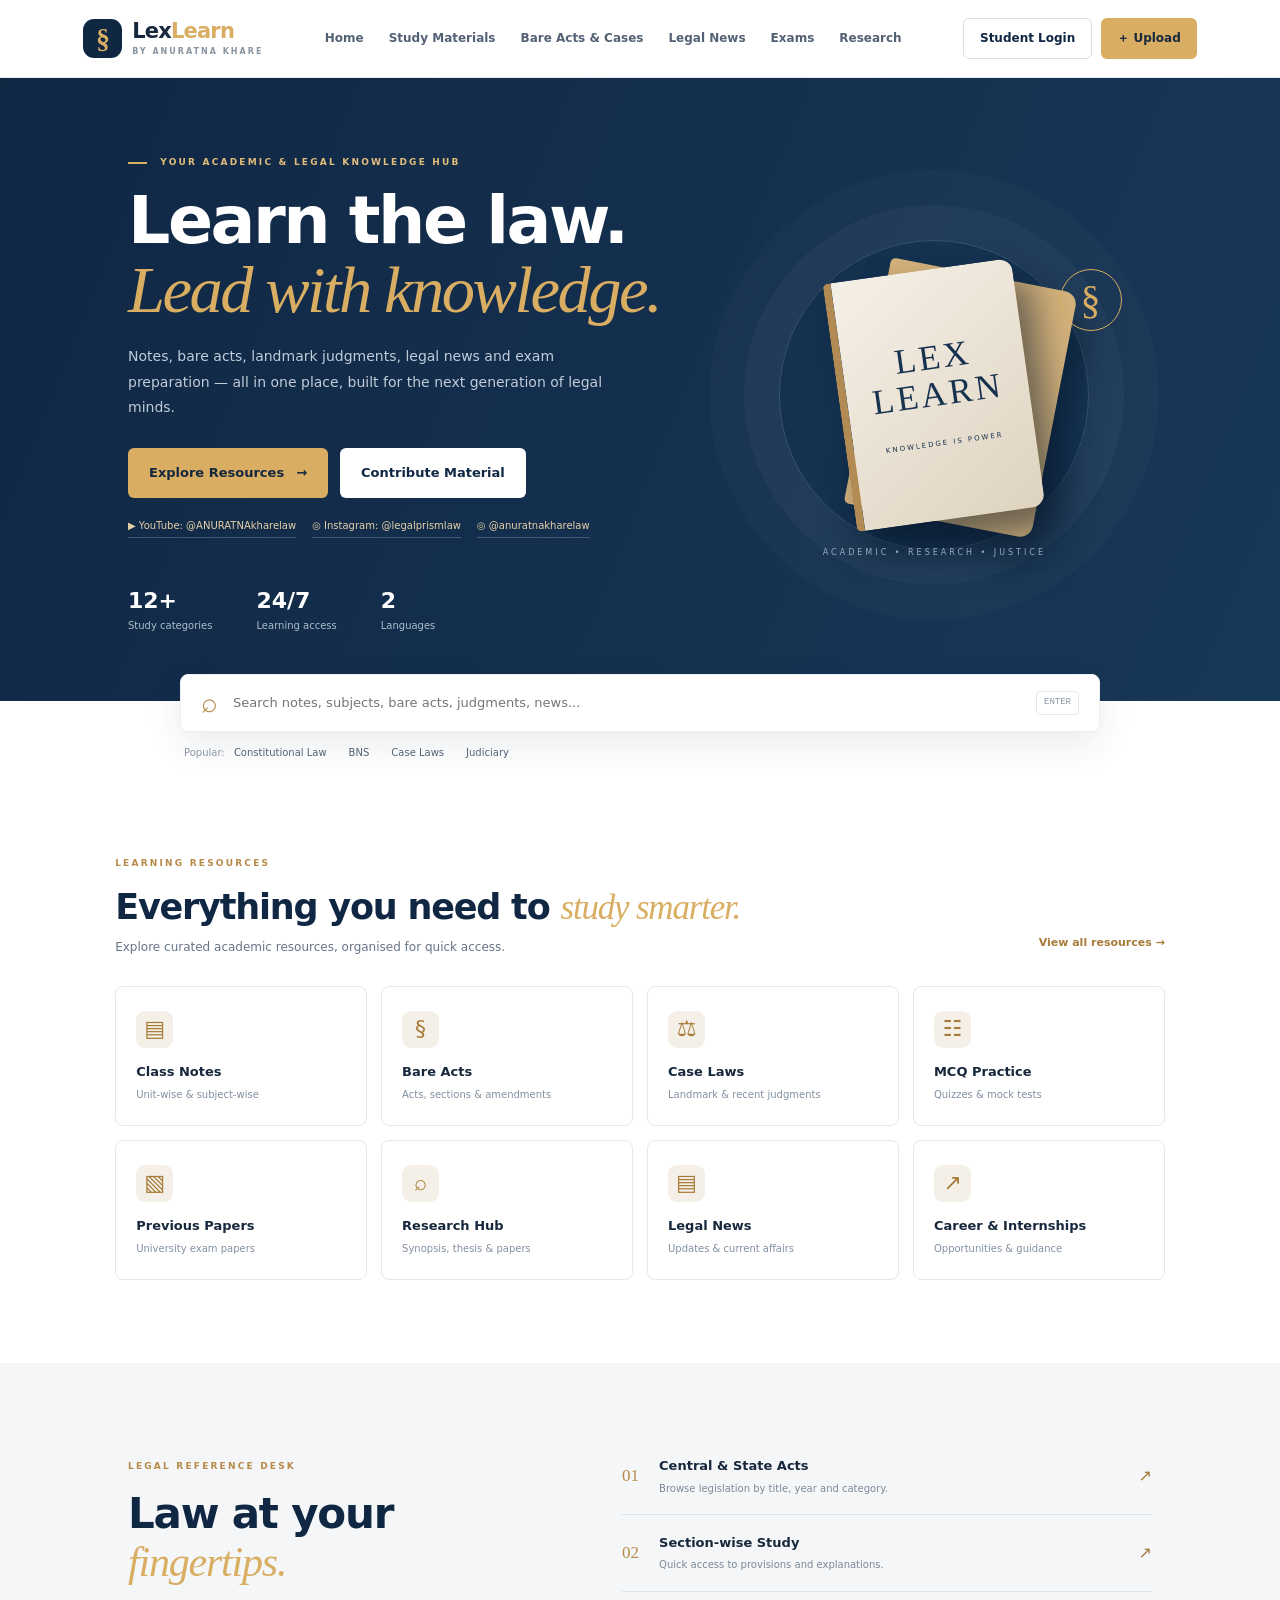
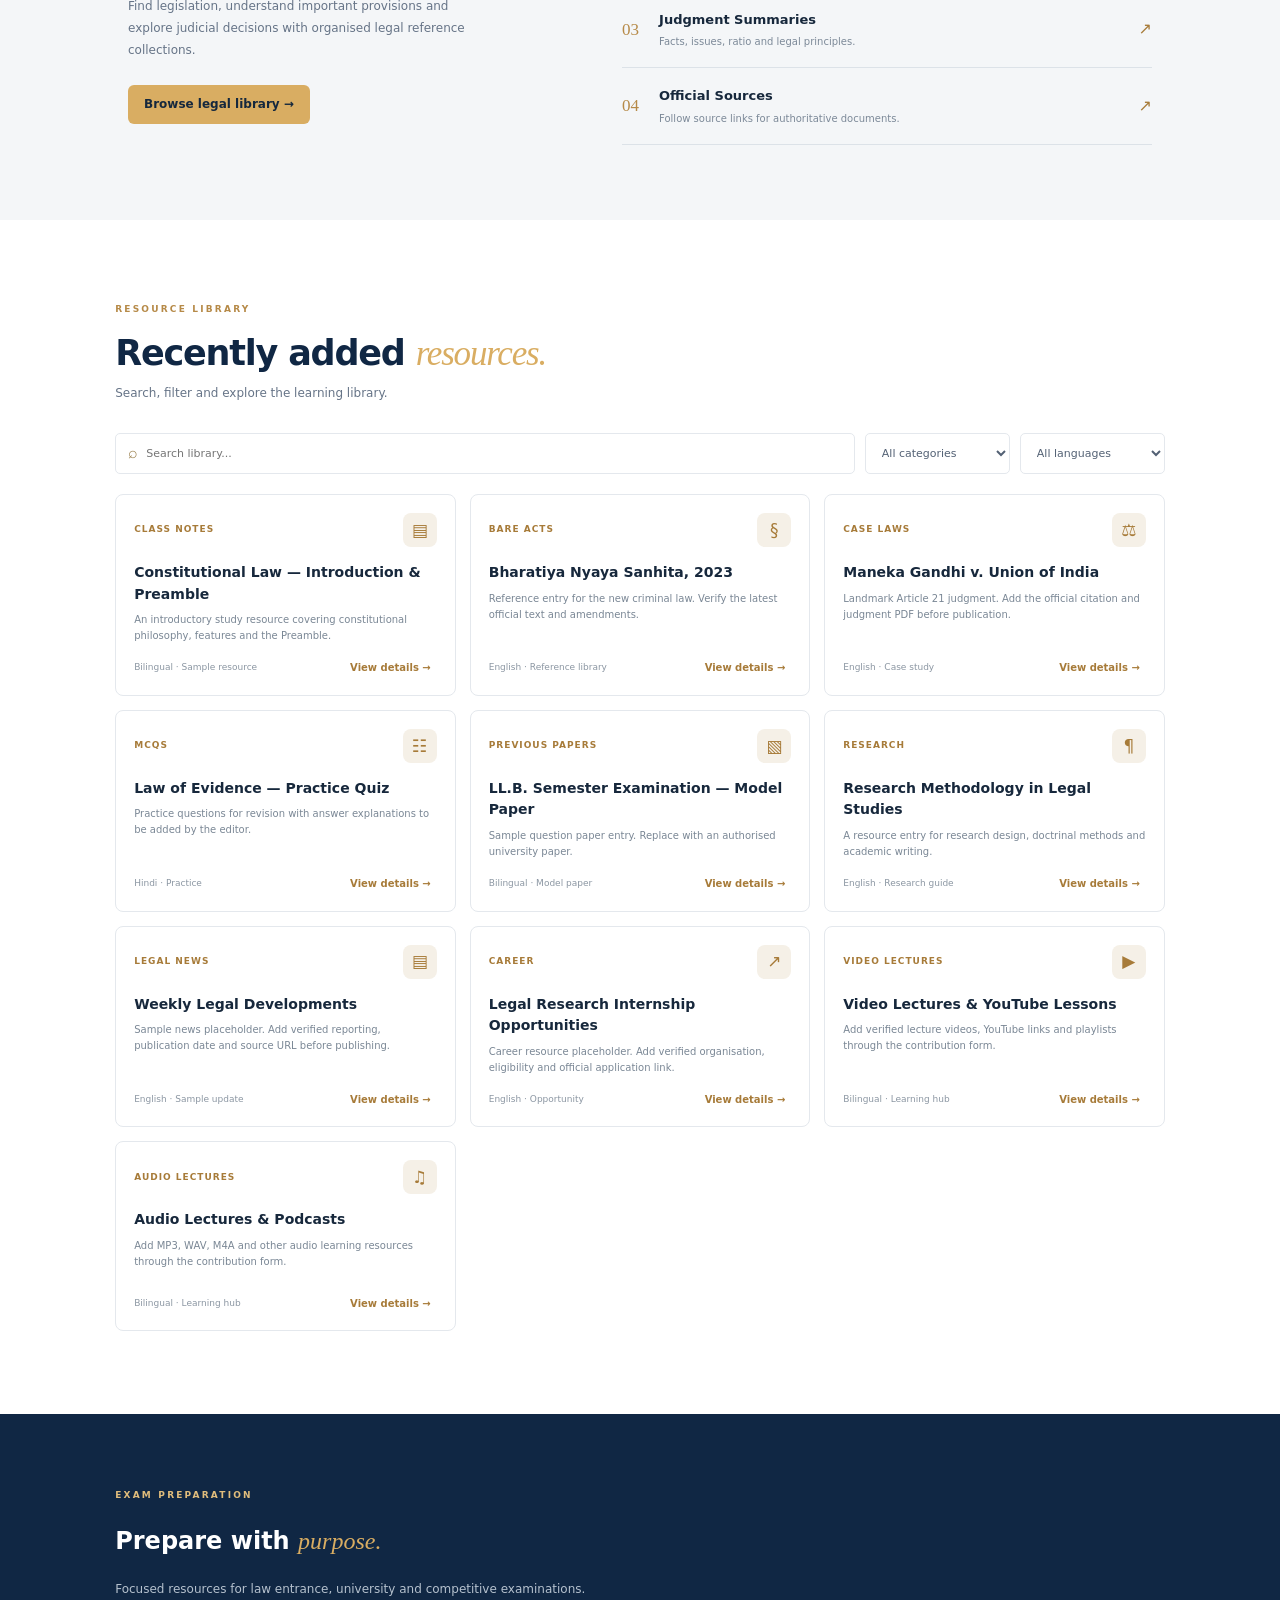
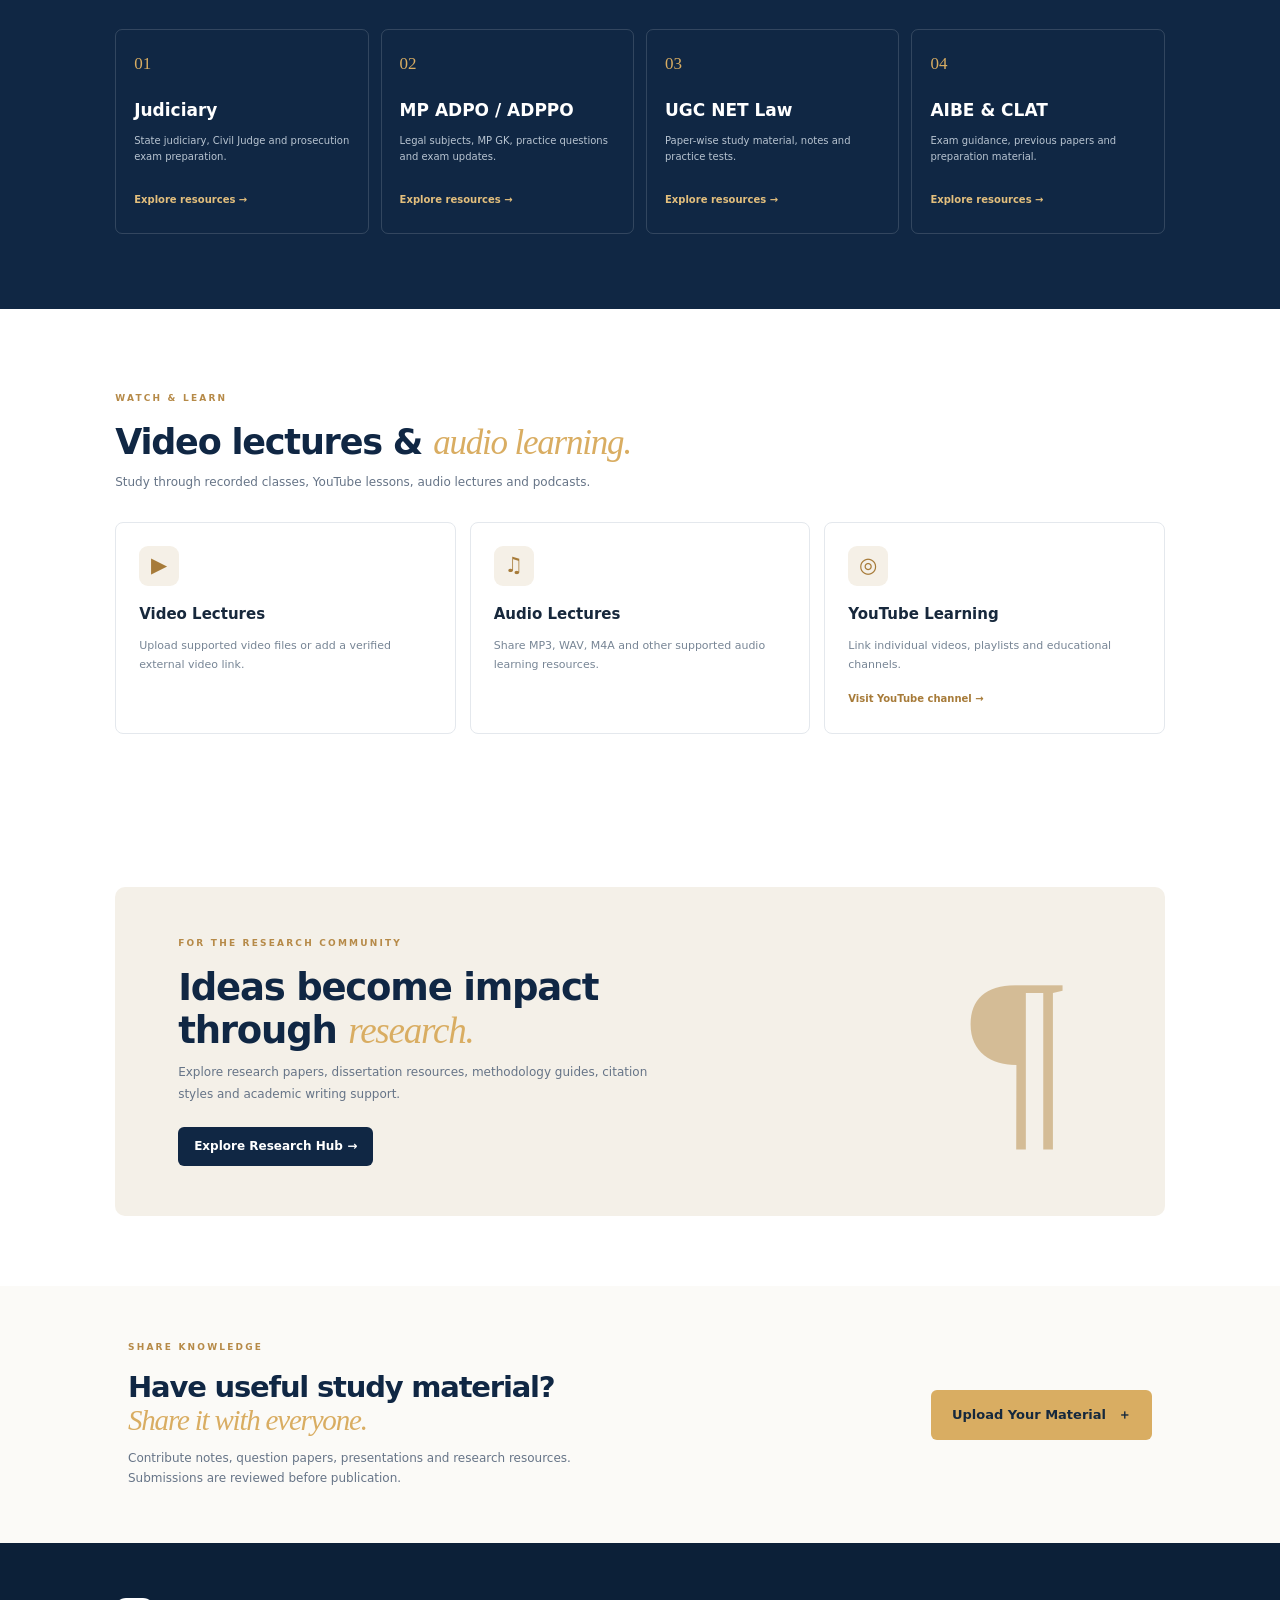
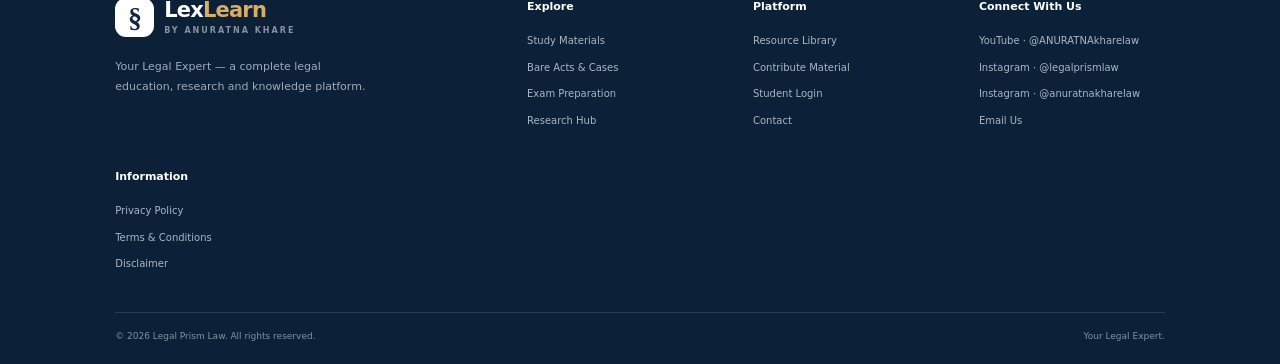
==== index.html @ 10ec82f5 "Add files via upload" ====
<!doctype html>
<html lang="en">
<head>
  <meta charset="utf-8"><meta name="viewport" content="width=device-width, initial-scale=1">
  <meta name="theme-color" content="#102744">
  <meta name="description" content="Legal Prism Law by Anuratna Khare — Your Legal Expert. A learning and legal knowledge portal for law students.">
  <title>Legal Prism Law by Anuratna Khare | Your Legal Expert</title>
  <link rel="stylesheet" href="styles.css">
</head>
<body>
<header class="topbar">
  <a class="brand" href="#"><span class="brand-mark">§</span><span>Lex<span class="gold">Learn</span><small>BY ANURATNA KHARE</small></span></a>
  <button class="menu-toggle" id="menuToggle" aria-label="Toggle menu">☰</button>
  <nav id="mainNav">
    <a href="#home">Home</a><a href="#resources">Study Materials</a><a href="#legal">Bare Acts & Cases</a>
    <a href="#news">Legal News</a><a href="#exams">Exams</a><a href="#research">Research</a>
  </nav>
  <div class="top-actions"><button class="btn btn-outline" id="loginBtn">Student Login</button><button class="btn btn-gold" id="uploadTop">＋ Upload</button></div>
</header>

<main>
<section class="hero" id="home">
  <div class="hero-content">
    <div class="eyebrow"><span></span> YOUR ACADEMIC & LEGAL KNOWLEDGE HUB</div>
    <h1>Learn the law.<br><em>Lead with knowledge.</em></h1>
    <p>Notes, bare acts, landmark judgments, legal news and exam preparation — all in one place, built for the next generation of legal minds.</p>
    <div class="hero-buttons"><a class="btn btn-gold btn-large" href="#resources">Explore Resources <b>→</b></a><button class="btn btn-light btn-large" id="heroUpload">Contribute Material</button></div>
    <div class="hero-social">
      <a href="https://www.youtube.com/@ANURATNAkharelaw" target="_blank" rel="noopener">▶ YouTube: @ANURATNAkharelaw</a>
      <a href="https://www.instagram.com/legalprismlaw/" target="_blank" rel="noopener">◎ Instagram: @legalprismlaw</a>
      <a href="https://www.instagram.com/anuratnakharelaw/" target="_blank" rel="noopener">◎ @anuratnakharelaw</a>
    </div>
    <div class="hero-stats"><div><strong>12+</strong><span>Study categories</span></div><div><strong>24/7</strong><span>Learning access</span></div><div><strong>2</strong><span>Languages</span></div></div>
  </div>
  <div class="hero-art" aria-hidden="true"><div class="art-ring"></div><div class="book book-back"></div><div class="book book-front"><span>LEX<br>LEARN</span><small>KNOWLEDGE IS POWER</small></div><div class="art-seal">§</div><div class="art-caption">ACADEMIC • RESEARCH • JUSTICE</div></div>
</section>

<section class="search-wrap">
  <div class="search-box"><span>⌕</span><input id="globalSearch" type="search" placeholder="Search notes, subjects, bare acts, judgments, news..."><kbd>ENTER</kbd></div>
  <div class="search-hint">Popular: <button data-search="Constitutional Law">Constitutional Law</button><button data-search="BNS">BNS</button><button data-search="Case Laws">Case Laws</button><button data-search="Judiciary">Judiciary</button></div>
</section>

<section class="section" id="resources">
  <div class="section-head"><div><div class="eyebrow">LEARNING RESOURCES</div><h2>Everything you need to <em>study smarter.</em></h2><p>Explore curated academic resources, organised for quick access.</p></div><a class="text-link" href="#allResources">View all resources →</a></div>
  <div class="category-grid" id="categoryGrid">
    <button class="category-card" data-category="Class Notes"><span class="cat-icon">▤</span><b>Class Notes</b><small>Unit-wise & subject-wise</small></button>
    <button class="category-card" data-category="Bare Acts"><span class="cat-icon">§</span><b>Bare Acts</b><small>Acts, sections & amendments</small></button>
    <button class="category-card" data-category="Case Laws"><span class="cat-icon">⚖</span><b>Case Laws</b><small>Landmark & recent judgments</small></button>
    <button class="category-card" data-category="MCQs"><span class="cat-icon">☷</span><b>MCQ Practice</b><small>Quizzes & mock tests</small></button>
    <button class="category-card" data-category="Previous Papers"><span class="cat-icon">▧</span><b>Previous Papers</b><small>University exam papers</small></button>
    <button class="category-card" data-category="Research"><span class="cat-icon">⌕</span><b>Research Hub</b><small>Synopsis, thesis & papers</small></button>
    <button class="category-card" data-category="Legal News"><span class="cat-icon">▤</span><b>Legal News</b><small>Updates & current affairs</small></button>
    <button class="category-card" data-category="Career"><span class="cat-icon">↗</span><b>Career & Internships</b><small>Opportunities & guidance</small></button>
  </div>
</section>

<section class="feature-band" id="legal">
  <div class="feature-copy"><div class="eyebrow">LEGAL REFERENCE DESK</div><h2>Law at your<br><em>fingertips.</em></h2><p>Find legislation, understand important provisions and explore judicial decisions with organised legal reference collections.</p><a class="btn btn-gold" href="#allResources">Browse legal library →</a></div>
  <div class="feature-list">
    <article><span>01</span><div><b>Central & State Acts</b><small>Browse legislation by title, year and category.</small></div><i>↗</i></article>
    <article><span>02</span><div><b>Section-wise Study</b><small>Quick access to provisions and explanations.</small></div><i>↗</i></article>
    <article><span>03</span><div><b>Judgment Summaries</b><small>Facts, issues, ratio and legal principles.</small></div><i>↗</i></article>
    <article><span>04</span><div><b>Official Sources</b><small>Follow source links for authoritative documents.</small></div><i>↗</i></article>
  </div>
</section>

<section class="section" id="allResources">
  <div class="section-head"><div><div class="eyebrow">RESOURCE LIBRARY</div><h2>Recently added <em>resources.</em></h2><p>Search, filter and explore the learning library.</p></div></div>
  <div class="filters"><div class="filter-search">⌕ <input id="resourceSearch" placeholder="Search library..."></div><select id="typeFilter"><option value="">All categories</option><option>Class Notes</option><option>Bare Acts</option><option>Case Laws</option><option>MCQs</option><option>Previous Papers</option><option>Research</option><option>Legal News</option><option>Career</option><option>Video Lectures</option><option>Audio Lectures</option></select><select id="languageFilter"><option value="">All languages</option><option>Hindi</option><option>English</option><option>Bilingual</option></select></div>
  <div class="resource-grid" id="resourceGrid"></div>
  <div class="empty-state hidden" id="emptyState">No resources match your search. Try another keyword or category.</div>
</section>

<section class="exam-section" id="exams">
  <div class="section-head"><div><div class="eyebrow">EXAM PREPARATION</div><h2>Prepare with <em>purpose.</em></h2><p>Focused resources for law entrance, university and competitive examinations.</p></div></div>
  <div class="exam-grid">
    <article><span class="exam-no">01</span><h3>Judiciary</h3><p>State judiciary, Civil Judge and prosecution exam preparation.</p><a href="#allResources">Explore resources →</a></article>
    <article><span class="exam-no">02</span><h3>MP ADPO / ADPPO</h3><p>Legal subjects, MP GK, practice questions and exam updates.</p><a href="#allResources">Explore resources →</a></article>
    <article><span class="exam-no">03</span><h3>UGC NET Law</h3><p>Paper-wise study material, notes and practice tests.</p><a href="#allResources">Explore resources →</a></article>
    <article><span class="exam-no">04</span><h3>AIBE & CLAT</h3><p>Exam guidance, previous papers and preparation material.</p><a href="#allResources">Explore resources →</a></article>
  </div>
</section>

<section class="section video-section" id="videoLectures">
  <div class="section-head"><div><div class="eyebrow">WATCH & LEARN</div><h2>Video lectures & <em>audio learning.</em></h2><p>Study through recorded classes, YouTube lessons, audio lectures and podcasts.</p></div></div>
  <div class="video-grid">
    <article><span class="media-symbol">▶</span><h3>Video Lectures</h3><p>Upload supported video files or add a verified external video link.</p></article>
    <article><span class="media-symbol">♫</span><h3>Audio Lectures</h3><p>Share MP3, WAV, M4A and other supported audio learning resources.</p></article>
    <article><span class="media-symbol">◎</span><h3>YouTube Learning</h3><p>Link individual videos, playlists and educational channels.</p><a href="https://www.youtube.com/@ANURATNAkharelaw" target="_blank" rel="noopener">Visit YouTube channel →</a></article>
  </div>
</section>

<section class="section research-section" id="research">
  <div class="research-card"><div><div class="eyebrow">FOR THE RESEARCH COMMUNITY</div><h2>Ideas become impact<br>through <em>research.</em></h2><p>Explore research papers, dissertation resources, methodology guides, citation styles and academic writing support.</p><a class="btn btn-dark" href="#allResources">Explore Research Hub →</a></div><div class="research-symbol">¶</div></div>
</section>

<section class="contribute">
  <div><div class="eyebrow">SHARE KNOWLEDGE</div><h2>Have useful study material?<br><em>Share it with everyone.</em></h2><p>Contribute notes, question papers, presentations and research resources. Submissions are reviewed before publication.</p></div>
  <button class="btn btn-gold btn-large" id="contributeBtn">Upload Your Material <b>＋</b></button>
</section>
</main>

<footer id="news">
  <div class="footer-main"><div class="footer-brand"><a class="brand brand-light" href="#"><span class="brand-mark">§</span><span>Lex<span class="gold">Learn</span><small>BY ANURATNA KHARE</small></span></a><p>Your Legal Expert — a complete legal education, research and knowledge platform.</p></div>
  <div><b>Explore</b><a href="#resources">Study Materials</a><a href="#legal">Bare Acts & Cases</a><a href="#exams">Exam Preparation</a><a href="#research">Research Hub</a></div>
  <div><b>Platform</b><a href="#allResources">Resource Library</a><a href="#" id="footerUpload">Contribute Material</a><a href="#" id="footerLogin">Student Login</a><a href="mailto:hello@example.com">Contact</a></div>
  <div><b>Connect With Us</b><a href="https://www.youtube.com/@ANURATNAkharelaw" target="_blank" rel="noopener">YouTube · @ANURATNAkharelaw</a><a href="https://www.instagram.com/legalprismlaw/" target="_blank" rel="noopener">Instagram · @legalprismlaw</a><a href="https://www.instagram.com/anuratnakharelaw/" target="_blank" rel="noopener">Instagram · @anuratnakharelaw</a><a href="mailto:hello@example.com">Email Us</a></div><div><b>Information</b><a href="privacy.html">Privacy Policy</a><a href="terms.html">Terms & Conditions</a><a href="disclaimer.html">Disclaimer</a></div></div>
  <div class="footer-bottom"><span>© <span id="year"></span> Legal Prism Law. All rights reserved.</span><span>Your Legal Expert.</span></div>
</footer>

<div class="modal-backdrop hidden" id="uploadModal">
  <div class="modal"><button class="modal-close" data-close>×</button><div class="eyebrow">CONTRIBUTE TO THE LIBRARY</div><h2>Upload study material</h2><p class="modal-intro">Submit academic material for review. Approved items can be published by the portal administrator.</p>
    <form id="uploadForm">
      <label>Material title<input required name="title" placeholder="e.g. Constitutional Law — Unit 1 Notes"></label>
      <div class="form-row"><label>Category<select name="category" required><option>Class Notes</option><option>Bare Acts</option><option>Case Laws</option><option>MCQs</option><option>Previous Papers</option><option>Research</option><option>Legal News</option><option>Career</option><option>Video Lectures</option><option>Audio Lectures</option></select></label><label>Language<select name="language"><option>Hindi</option><option>English</option><option>Bilingual</option></select></label></div>
      <label>Subject / Topic<input name="subject" placeholder="e.g. Constitutional Law"></label>
      <label>Description<textarea name="description" rows="3" placeholder="Briefly describe the material"></textarea></label>
      <label>Attach document / image / audio / video file
        <input type="file" name="file" accept=".pdf,.doc,.docx,.ppt,.pptx,.xls,.xlsx,.jpg,.jpeg,.png,.gif,.webp,.mp3,.wav,.ogg,.oga,.m4a,.aac,.flac,.wma,.aiff,.aif,.mp4,.m4v,.mov,.webm,.ogv,.avi,.mkv,.wmv,.3gp,.mpeg,.mpg">
      </label>
      <label>Video / Audio lecture type
        <select name="mediaType"><option>Study document</option><option>Video lecture file</option><option>Audio lecture / Podcast</option><option>Presentation</option><option>Image / Infographic</option></select>
      </label>
      <label>YouTube video / playlist / channel link (optional)
        <input type="url" name="youtubeUrl" placeholder="https://www.youtube.com/watch?v=...">
      </label>
      <label>Other video / audio source link (optional)
        <input type="url" name="mediaUrl" placeholder="Paste a publicly accessible media link">
      </label>
      <label class="check"><input type="checkbox" required> I confirm that I have the right to share this material and it does not violate copyright.</label>
      <button class="btn btn-gold btn-full" type="submit">Submit for review →</button>
      <small class="form-note">Demo mode: submission details are saved in this browser only. Connect a secure backend/storage service for public uploads.</small>
    </form>
  </div>
</div>

<div class="modal-backdrop hidden" id="loginModal"><div class="modal small-modal"><button class="modal-close" data-close>×</button><div class="eyebrow">STUDENT ACCESS</div><h2>Welcome back</h2><p class="modal-intro">This starter website uses a local demo sign-in only.</p><form id="loginForm"><label>Email<input type="email" required placeholder="student@example.com"></label><label>Password<input type="password" required minlength="4" placeholder="Enter any 4+ characters"></label><button class="btn btn-gold btn-full">Continue</button><small class="form-note">Demo sign-in does not create a secure account. Configure real authentication before launch.</small></form></div></div>
<div class="toast" id="toast" role="status"></div>
<script src="app.js"></script>
</body></html>
---- styles.css ----
:root{--navy:#102744;--navy2:#183858;--gold:#d9ad62;--ink:#17283c;--muted:#667487;--paper:#f7f8fa;--line:#e4e8ed;--white:#fff}*{box-sizing:border-box}html{scroll-behavior:smooth}body{margin:0;font-family:Inter,ui-sans-serif,system-ui,-apple-system,"Segoe UI",sans-serif;color:var(--ink);background:#fff;line-height:1.55}a{color:inherit;text-decoration:none}button,input,select,textarea{font:inherit}.topbar{height:78px;padding:0 6.5%;display:flex;align-items:center;justify-content:space-between;border-bottom:1px solid var(--line);background:#fff;position:sticky;top:0;z-index:10}.brand{display:flex;align-items:center;gap:10px;font-weight:800;font-size:21px;letter-spacing:-.8px;line-height:1}.brand small{display:block;font-size:8px;letter-spacing:2px;color:#8793a0;margin-top:6px;font-weight:700}.brand-mark{width:39px;height:39px;border-radius:11px;background:var(--navy);color:var(--gold);display:grid;place-items:center;font-family:Georgia,serif;font-size:28px}.gold{color:var(--gold)}nav{display:flex;gap:25px}nav a{font-size:12px;color:#536174;font-weight:650}nav a:hover,.text-link:hover{color:#b78638}.top-actions{display:flex;gap:9px}.btn{border:0;border-radius:6px;padding:10px 16px;font-weight:700;font-size:12px;cursor:pointer;display:inline-flex;align-items:center;justify-content:center;gap:12px;transition:.2s}.btn:hover{transform:translateY(-1px);filter:brightness(.97)}.btn-gold{background:var(--gold);color:#15283d}.btn-outline{background:#fff;border:1px solid #d9dfe5;color:var(--navy)}.btn-light{background:#fff;color:var(--navy)}.btn-dark{background:var(--navy);color:#fff}.btn-large{padding:15px 21px;font-size:13px}.btn-full{width:100%;padding:13px}.menu-toggle{display:none;background:none;border:0;font-size:24px;color:var(--navy)}.hero{background:linear-gradient(112deg,#102744 0%,#183858 100%);color:#fff;min-height:510px;padding:78px 10% 68px;display:grid;grid-template-columns:1.15fr .85fr;align-items:center;overflow:hidden}.hero-content{max-width:600px}.eyebrow{font-size:9px;letter-spacing:2.2px;font-weight:800;color:#b68a48;margin-bottom:16px}.hero .eyebrow{color:#e2bd7b}.hero .eyebrow span{display:inline-block;width:19px;height:2px;background:var(--gold);vertical-align:middle;margin-right:8px}.hero h1{font-size:clamp(42px,5.2vw,67px);line-height:1.04;letter-spacing:-2.5px;margin:0 0 20px;font-weight:780}.hero h1 em,h2 em{font-family:Georgia,serif;color:var(--gold);font-weight:500}.hero-content>p{color:#c1ccda;max-width:510px;font-size:14px;line-height:1.8}.hero-buttons{display:flex;gap:12px;margin-top:28px}.hero-stats{display:flex;gap:44px;margin-top:46px}.hero-stats div{display:flex;flex-direction:column}.hero-stats strong{font-size:22px;color:#fff}.hero-stats span{font-size:10px;color:#aebdcd}.hero-art{height:340px;position:relative;display:grid;place-items:center}.art-ring{position:absolute;width:310px;height:310px;border:1px solid #ffffff27;border-radius:50%;box-shadow:0 0 0 35px #ffffff08,0 0 0 70px #ffffff05}.book{position:absolute;width:190px;height:250px;border-radius:5px 13px 13px 5px;box-shadow:15px 22px 35px #07182c88}.book-back{background:#d3b17b;transform:rotate(11deg) translate(27px,-2px)}.book-front{background:linear-gradient(145deg,#f5f0e7,#ded3c0);transform:rotate(-8deg);color:#17324f;display:flex;flex-direction:column;align-items:center;justify-content:center;border-left:8px solid #b18b53}.book-front span{font-family:Georgia,serif;font-size:35px;line-height:1.05;text-align:center;letter-spacing:3px}.book-front small{font-size:7px;letter-spacing:2px;margin-top:25px}.art-seal{position:absolute;right:7%;top:13%;width:62px;height:62px;border:1px solid var(--gold);border-radius:50%;display:grid;place-items:center;color:var(--gold);font:40px Georgia}.art-caption{position:absolute;bottom:5px;font-size:8px;letter-spacing:3px;color:#9baabd}.search-wrap{max-width:960px;margin:-27px auto 0;position:relative;padding:0 20px}.search-box{height:58px;background:#fff;border-radius:8px;box-shadow:0 12px 35px #142b4918;display:flex;align-items:center;padding:0 20px;gap:13px;border:1px solid #edf0f3}.search-box>span{font-size:28px;color:#b68a48}.search-box input{border:0;outline:0;flex:1;font-size:13px;color:var(--ink)}kbd{font-size:9px;border:1px solid var(--line);padding:4px 7px;border-radius:4px;color:#8994a0}.search-hint{padding:12px 4px;font-size:10px;color:#8a95a2}.search-hint button{border:0;background:none;color:#536174;font-size:10px;cursor:pointer;margin-right:10px}.section{padding:83px 9%}.section-head{display:flex;align-items:end;justify-content:space-between;margin-bottom:30px}.section h2,.feature-copy h2,.research-card h2,.contribute h2{font-size:35px;line-height:1.15;letter-spacing:-1.2px;margin:0 0 10px;color:var(--navy)}.section-head p,.feature-copy p,.research-card p,.contribute p{color:var(--muted);font-size:12px;margin:0}.text-link{font-size:11px;font-weight:750;color:#a77b39;padding-bottom:5px}.category-grid{display:grid;grid-template-columns:repeat(4,1fr);gap:14px}.category-card{background:#fff;border:1px solid var(--line);border-radius:8px;text-align:left;padding:20px;min-height:140px;cursor:pointer;transition:.2s;color:var(--ink)}.category-card:hover{border-color:#d8b16f;box-shadow:0 12px 28px #1027440c;transform:translateY(-3px)}.cat-icon{width:37px;height:37px;border-radius:9px;background:#f5f0e7;color:#a77b39;display:grid;place-items:center;font-size:22px;margin-bottom:14px}.category-card b{display:block;font-size:13px}.category-card small{display:block;color:#8290a0;font-size:10px;margin-top:5px}.feature-band{background:#f4f6f8;padding:75px 10%;display:grid;grid-template-columns:.85fr 1.15fr;gap:10%;align-items:center}.feature-copy h2{font-size:42px}.feature-copy p{max-width:340px;line-height:1.8;margin-bottom:24px}.feature-list article{display:flex;align-items:center;gap:20px;padding:18px 0;border-bottom:1px solid #dce2e8}.feature-list article>span{font:17px Georgia;color:#b68a48}.feature-list article div{flex:1}.feature-list b{display:block;font-size:13px}.feature-list small{display:block;color:#7c8998;font-size:10px;margin-top:4px}.feature-list i{font-style:normal;color:#a77b39}.filters{display:flex;gap:10px;margin-bottom:20px}.filter-search{display:flex;align-items:center;gap:8px;border:1px solid var(--line);border-radius:5px;padding:0 12px;flex:1;color:#9b814f}.filter-search input{border:0;outline:0;padding:11px 0;width:100%;font-size:11px}.filters select{border:1px solid var(--line);border-radius:5px;padding:0 12px;background:#fff;color:#536174;font-size:11px;min-width:145px}.resource-grid{display:grid;grid-template-columns:repeat(3,1fr);gap:14px}.resource-card{border:1px solid var(--line);border-radius:8px;padding:18px;display:flex;flex-direction:column;min-height:190px}.resource-top{display:flex;justify-content:space-between;align-items:center;margin-bottom:15px}.resource-type{font-size:9px;letter-spacing:1px;font-weight:800;color:#a77b39;text-transform:uppercase}.file-icon{background:#f5f0e7;color:#a77b39;border-radius:8px;width:34px;height:34px;display:grid;place-items:center;font-size:17px}.resource-card h3{font-size:14px;margin:0 0 7px}.resource-card p{font-size:10px;color:#7a8795;margin:0 0 15px;line-height:1.6}.resource-meta{display:flex;justify-content:space-between;align-items:center;margin-top:auto;color:#8b96a2;font-size:9px}.resource-meta button{border:0;background:none;color:#a77b39;font-size:10px;font-weight:800;cursor:pointer}.empty-state{text-align:center;color:#7d8996;padding:35px;font-size:13px}.hidden{display:none!important}.exam-section{background:var(--navy);padding:75px 9%;color:#fff}.exam-section .section-head h2{color:#fff}.exam-section .section-head p{color:#b5c1ce}.exam-section .eyebrow{color:#e1bd7c}.exam-grid{display:grid;grid-template-columns:repeat(4,1fr);gap:12px}.exam-grid article{border:1px solid #ffffff25;border-radius:7px;padding:22px 18px;min-height:190px}.exam-no{color:var(--gold);font:17px Georgia}.exam-grid h3{font-size:17px;margin:20px 0 7px}.exam-grid p{color:#b8c4d1;font-size:10px;min-height:43px}.exam-grid a{color:#e3bf7d;font-size:10px;font-weight:700}.research-section{padding-top:70px;padding-bottom:70px}.research-card{background:#f4f0e8;border-radius:10px;padding:50px 6%;display:flex;justify-content:space-between;align-items:center;overflow:hidden}.research-card h2{font-size:37px}.research-card p{max-width:490px;line-height:1.8;margin-bottom:22px}.research-symbol{font:210px Georgia;color:#d4bc96;line-height:.8;padding:0 4%}.contribute{padding:55px 10%;background:#fbfaf7;display:flex;justify-content:space-between;align-items:center;gap:20px}.contribute h2{font-size:29px}.contribute p{max-width:520px;line-height:1.7}footer{background:#0c2038;color:#fff;padding:55px 9% 20px}.footer-main{display:grid;grid-template-columns:2fr 1fr 1fr 1fr;gap:40px;padding-bottom:40px}.brand-light{color:#fff}.brand-light .brand-mark{background:#fff;color:var(--navy)}.footer-brand p{color:#9eacbc;font-size:11px;max-width:260px;line-height:1.8;margin-top:20px}.footer-main>div:not(:first-child){display:flex;flex-direction:column;gap:11px}.footer-main>div>b{font-size:11px;margin-bottom:7px}.footer-main>div>a:not(.brand){font-size:10px;color:#aab7c6}.footer-main>div>a:hover{color:var(--gold)}.footer-bottom{border-top:1px solid #ffffff20;padding-top:17px;display:flex;justify-content:space-between;color:#8292a5;font-size:9px}.modal-backdrop{position:fixed;inset:0;background:#08182bd9;z-index:30;display:grid;place-items:center;padding:18px;overflow:auto}.modal{background:#fff;border-radius:10px;width:min(560px,100%);padding:30px;position:relative;max-height:94vh;overflow:auto}.small-modal{width:min(420px,100%)}.modal-close{position:absolute;right:17px;top:12px;border:0;background:none;font-size:27px;color:#718092;cursor:pointer}.modal h2{font-size:27px;color:var(--navy);margin:0 0 5px}.modal-intro{font-size:11px;color:#778595;margin:0 0 20px}.modal form{display:grid;gap:13px}.modal label{display:grid;gap:6px;font-size:10px;font-weight:750;color:#47586b}.modal input,.modal select,.modal textarea{width:100%;border:1px solid #dfe4e9;border-radius:5px;padding:10px;font-size:11px;outline-color:#d5ad6c;background:#fff}.form-row{display:grid;grid-template-columns:1fr 1fr;gap:12px}.modal .check{display:flex;align-items:flex-start;gap:8px;font-weight:500;line-height:1.5}.modal .check input{width:auto;margin-top:2px}.form-note{font-size:9px;color:#8793a0;line-height:1.5}.toast{position:fixed;bottom:24px;left:50%;transform:translate(-50%,20px);background:#122c49;color:#fff;padding:12px 18px;border-radius:6px;font-size:11px;opacity:0;pointer-events:none;transition:.25s;z-index:50;box-shadow:0 8px 30px #0002}.toast.show{opacity:1;transform:translate(-50%,0)}@media(max-width:1000px){nav{gap:13px}.hero{padding-left:7%;padding-right:7%}.section,.exam-section{padding-left:7%;padding-right:7%}.category-grid{grid-template-columns:repeat(4,1fr)}.feature-band{padding-left:7%;padding-right:7%}}@media(max-width:760px){.topbar{height:68px;padding:0 5%}.menu-toggle{display:block;margin-left:auto;margin-right:12px}nav{display:none;position:absolute;top:68px;left:0;right:0;background:#fff;padding:18px 6%;box-shadow:0 12px 20px #10274415;flex-direction:column;gap:16px}nav.open{display:flex}.top-actions .btn-outline{display:none}.top-actions .btn{padding:9px 11px}.brand{font-size:18px}.brand-mark{width:34px;height:34px}.hero{grid-template-columns:1fr;padding:60px 7% 35px;min-height:0}.hero-art{height:260px;margin-top:20px}.book{transform:scale(.8)}.book-back{transform:rotate(11deg) translate(20px,-2px) scale(.8)}.book-front{transform:rotate(-8deg) scale(.8)}.art-ring{width:240px;height:240px}.art-seal{right:8%;top:3%}.hero-stats{gap:25px;margin-top:30px}.section{padding:60px 6%}.section-head{align-items:flex-start;gap:15px;flex-direction:column}.section h2,.feature-copy h2{font-size:30px}.category-grid{grid-template-columns:repeat(2,1fr);gap:10px}.category-card{padding:15px;min-height:130px}.feature-band{grid-template-columns:1fr;padding:55px 7%;gap:30px}.resource-grid{grid-template-columns:1fr 1fr}.filters{flex-wrap:wrap}.filter-search{flex-basis:100%}.filters select{flex:1;min-height:39px}.exam-section{padding:55px 6%}.exam-grid{grid-template-columns:1fr 1fr}.research-card{padding:35px 7%}.research-symbol{font-size:130px}.contribute{padding:45px 7%;align-items:flex-start;flex-direction:column}.footer-main{grid-template-columns:1fr 1fr;gap:30px}.footer-brand{grid-column:1/-1}.footer-bottom{gap:12px;flex-direction:column}}@media(max-width:440px){.resource-grid{grid-template-columns:1fr}.hero h1{font-size:43px}.hero-buttons{flex-direction:column;align-items:stretch}.hero-buttons .btn{width:100%}.exam-grid{grid-template-columns:1fr}.research-symbol{display:none}.form-row{grid-template-columns:1fr}.search-hint{white-space:nowrap;overflow:auto}.footer-main{gap:25px}.footer-main>div:not(:first-child){gap:9px}}

.hero-social{display:flex;flex-wrap:wrap;gap:8px 16px;margin-top:20px}
.hero-social a{font-size:10px;color:#e6d1a9;border-bottom:1px solid #ffffff35;padding-bottom:3px}
.video-section{background:#fff}
.video-grid{display:grid;grid-template-columns:repeat(3,1fr);gap:14px}
.video-grid article{border:1px solid var(--line);border-radius:8px;padding:23px;min-height:180px}
.media-symbol{display:grid;place-items:center;width:40px;height:40px;background:#f5f0e7;color:#a77b39;border-radius:9px;font-size:21px}
.video-grid h3{font-size:15px;margin:17px 0 6px}
.video-grid p{font-size:11px;color:#778595;line-height:1.7}
.video-grid a{font-size:10px;font-weight:800;color:#a77b39}
@media(max-width:760px){.video-grid{grid-template-columns:1fr}}
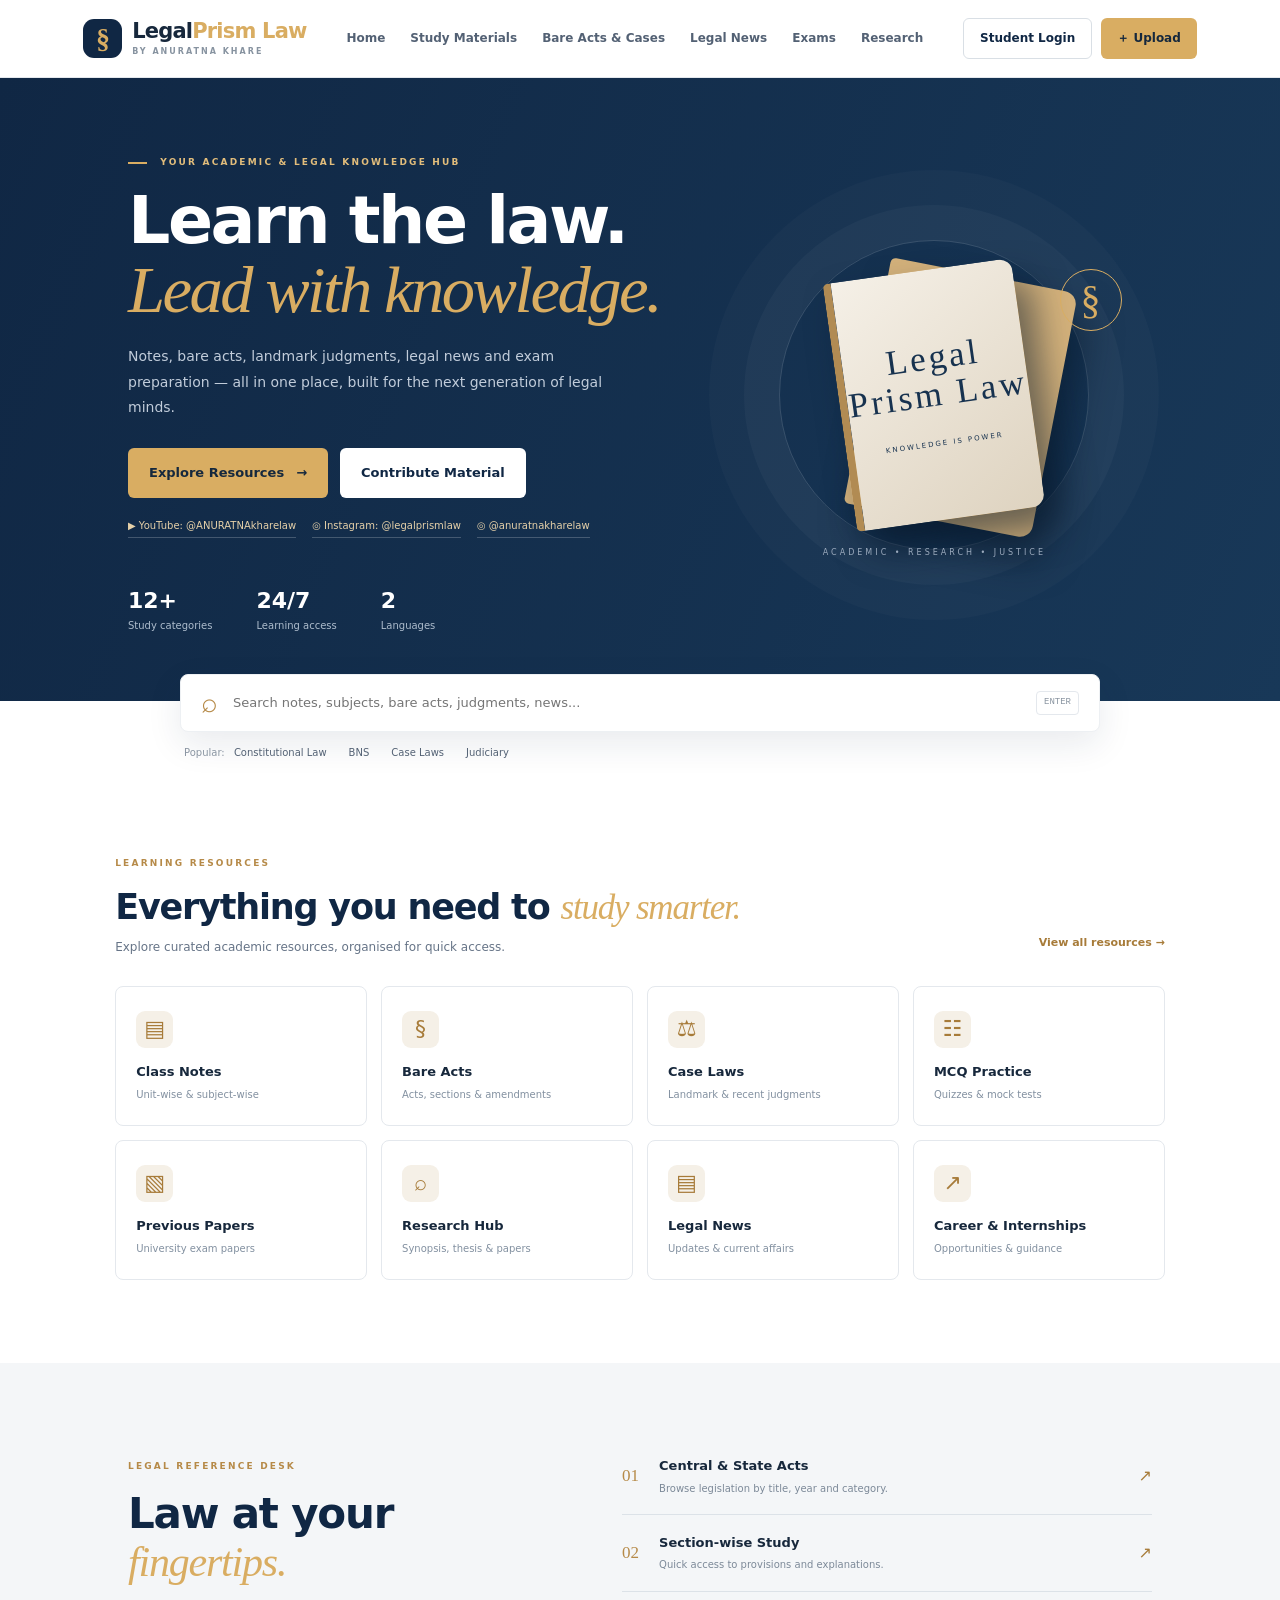
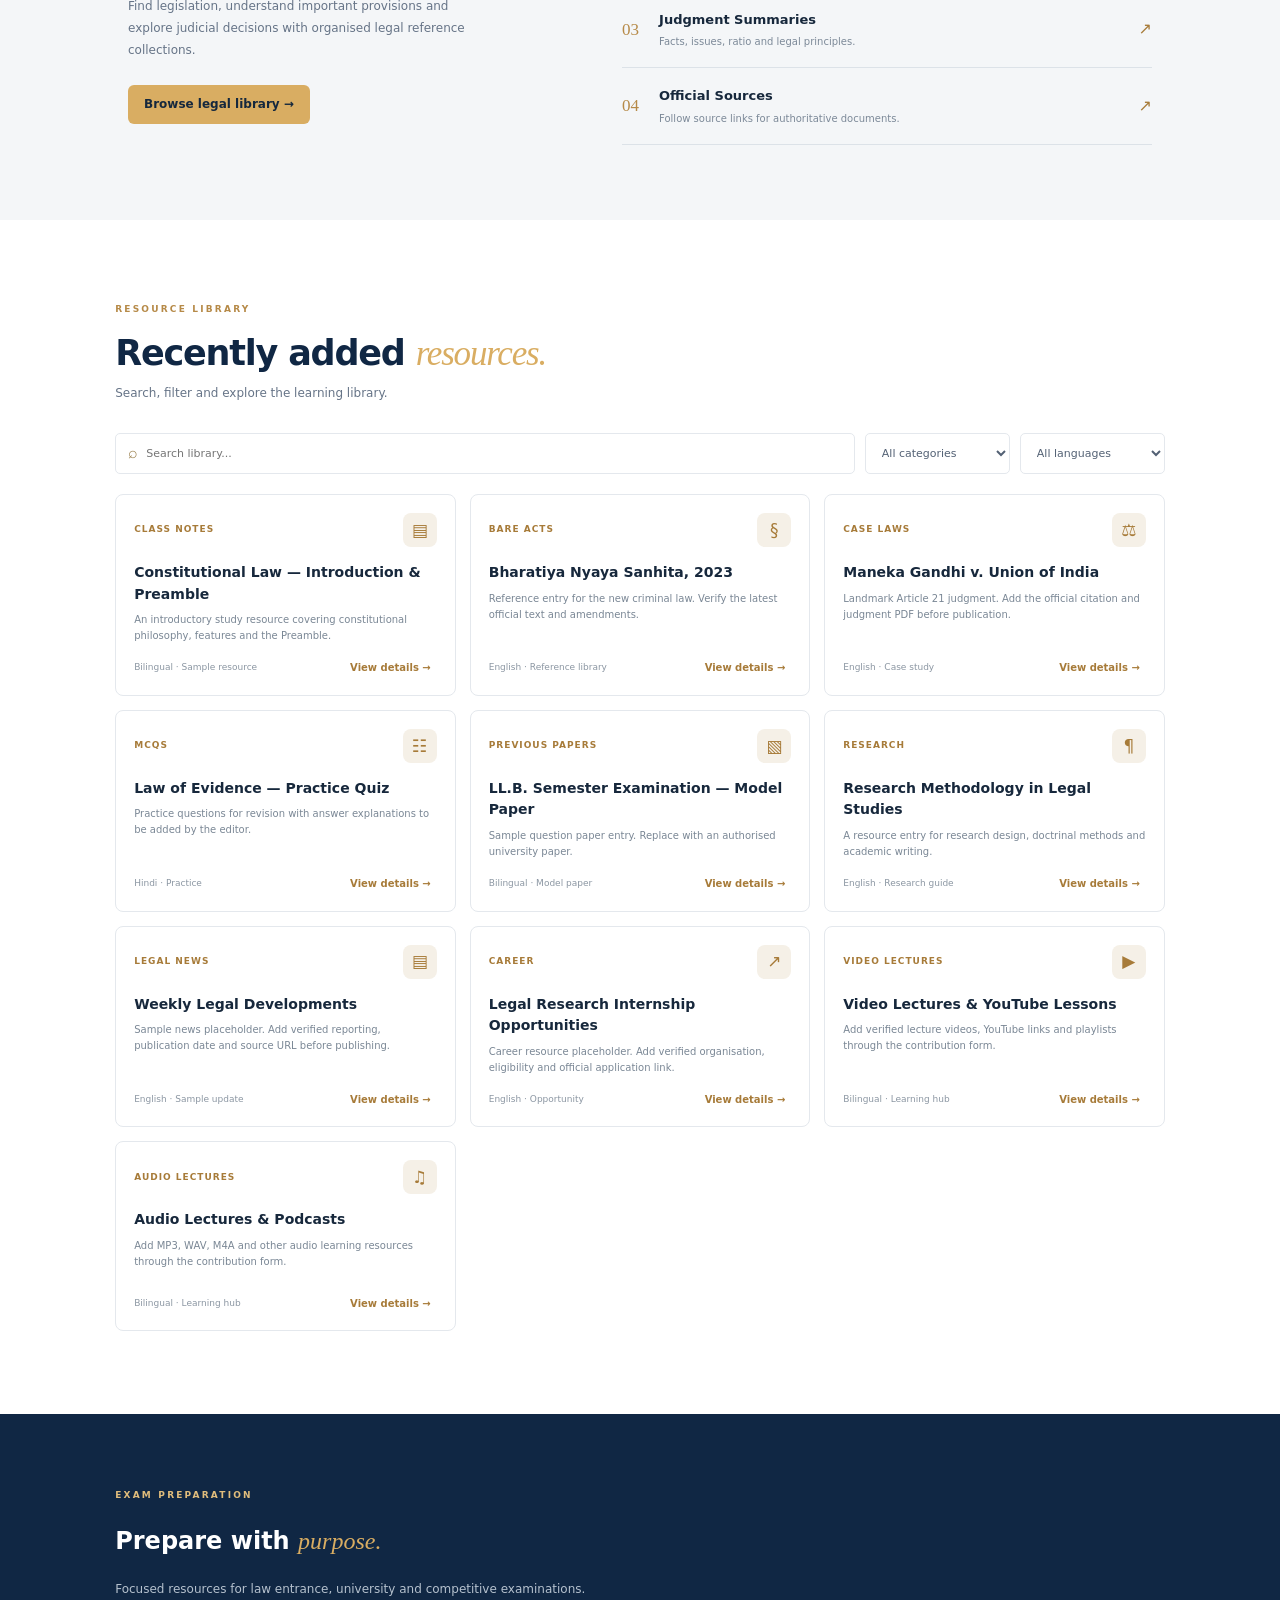
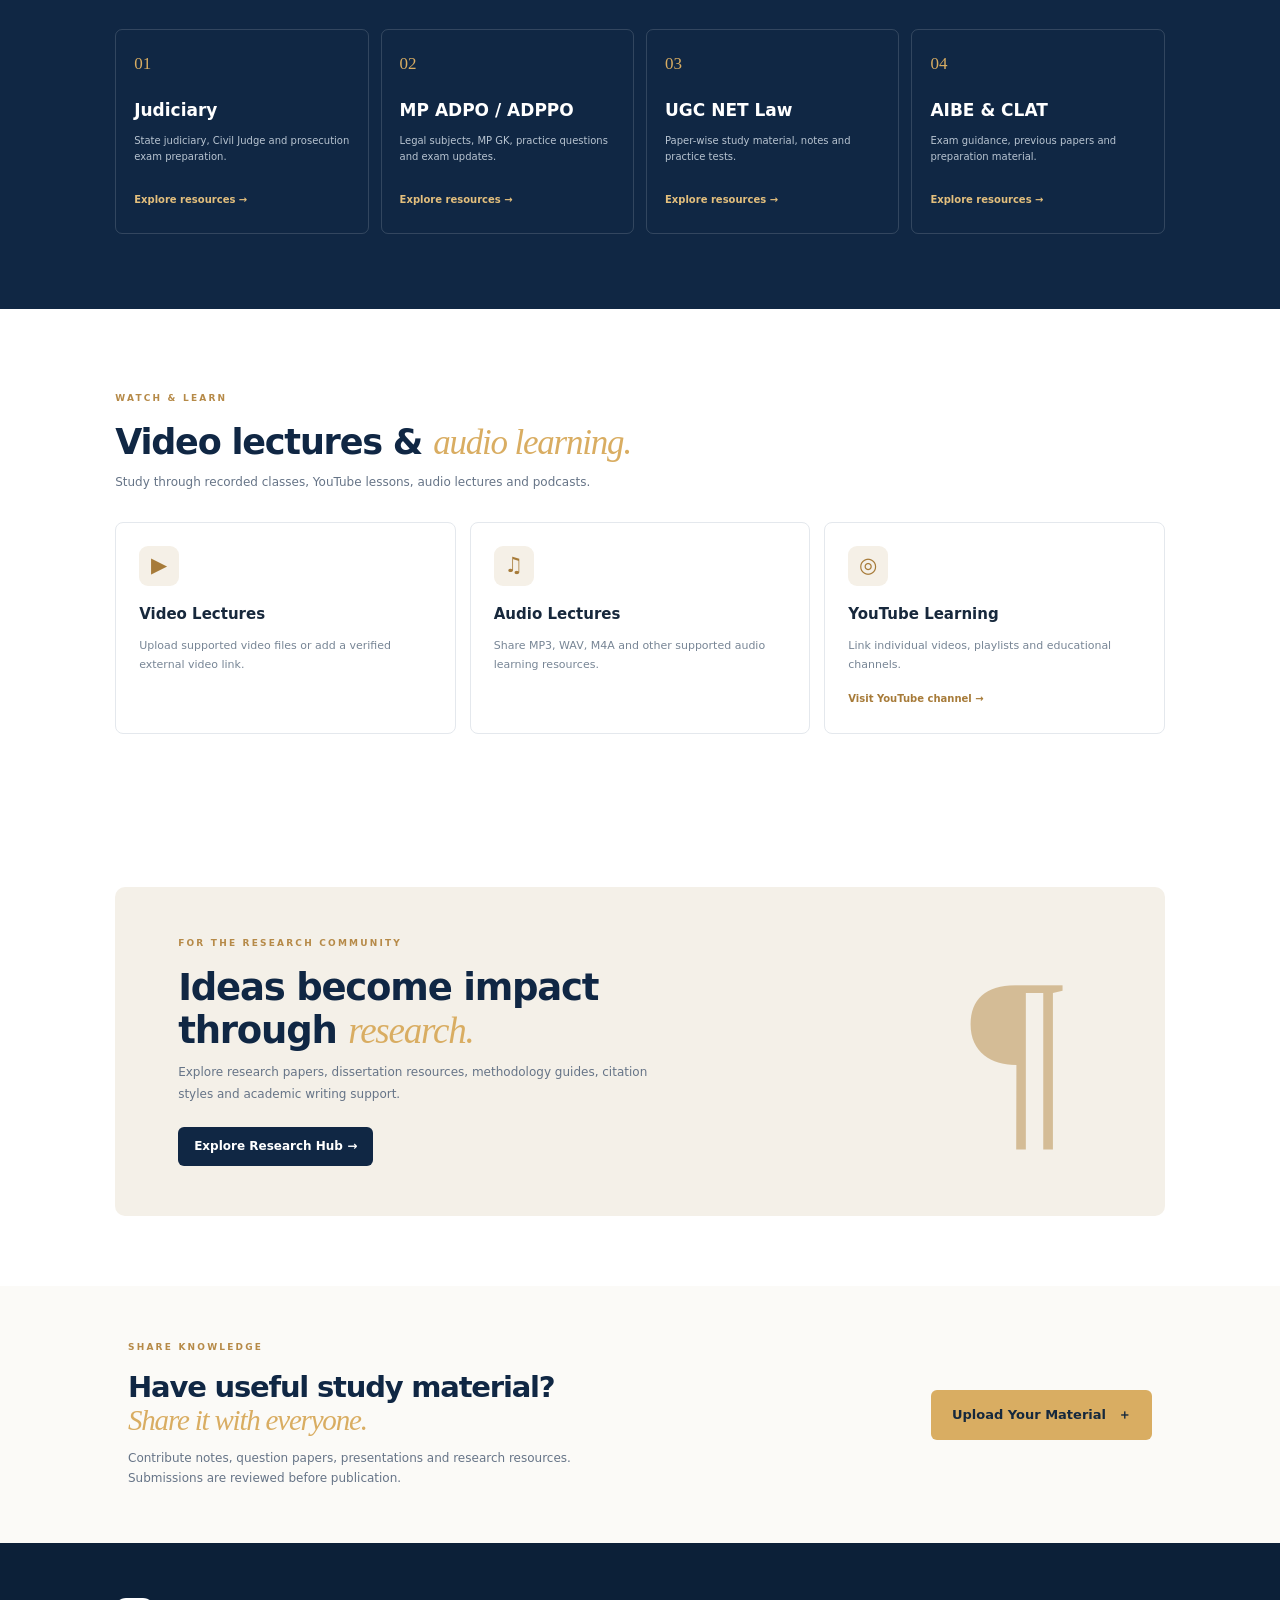
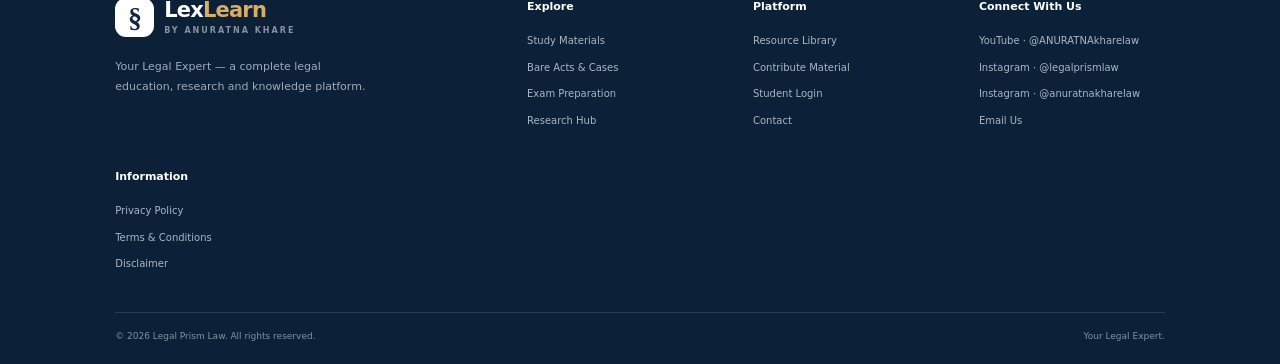
==== commit 167539be: "Update brand name from LexLearn to LegalPrism Law" ====
--- a/index.html
+++ b/index.html
@@ -9,7 +9,7 @@
 </head>
 <body>
 <header class="topbar">
-  <a class="brand" href="#"><span class="brand-mark">§</span><span>Lex<span class="gold">Learn</span><small>BY ANURATNA KHARE</small></span></a>
+  <a class="brand" href="#"><span class="brand-mark">§</span><span>Legal<span class="gold">Prism Law</span><small>BY ANURATNA KHARE</small></span></a>
   <button class="menu-toggle" id="menuToggle" aria-label="Toggle menu">☰</button>
   <nav id="mainNav">
     <a href="#home">Home</a><a href="#resources">Study Materials</a><a href="#legal">Bare Acts & Cases</a>
@@ -32,7 +32,7 @@
     </div>
     <div class="hero-stats"><div><strong>12+</strong><span>Study categories</span></div><div><strong>24/7</strong><span>Learning access</span></div><div><strong>2</strong><span>Languages</span></div></div>
   </div>
-  <div class="hero-art" aria-hidden="true"><div class="art-ring"></div><div class="book book-back"></div><div class="book book-front"><span>LEX<br>LEARN</span><small>KNOWLEDGE IS POWER</small></div><div class="art-seal">§</div><div class="art-caption">ACADEMIC • RESEARCH • JUSTICE</div></div>
+  <div class="hero-art" aria-hidden="true"><div class="art-ring"></div><div class="book book-back"></div><div class="book book-front"><span>Legal<br>Prism Law</span><small>KNOWLEDGE IS POWER</small></div><div class="art-seal">§</div><div class="art-caption">ACADEMIC • RESEARCH • JUSTICE</div></div>
 </section>
 
 <section class="search-wrap">
@@ -137,4 +137,4 @@
 <div class="modal-backdrop hidden" id="loginModal"><div class="modal small-modal"><button class="modal-close" data-close>×</button><div class="eyebrow">STUDENT ACCESS</div><h2>Welcome back</h2><p class="modal-intro">This starter website uses a local demo sign-in only.</p><form id="loginForm"><label>Email<input type="email" required placeholder="student@example.com"></label><label>Password<input type="password" required minlength="4" placeholder="Enter any 4+ characters"></label><button class="btn btn-gold btn-full">Continue</button><small class="form-note">Demo sign-in does not create a secure account. Configure real authentication before launch.</small></form></div></div>
 <div class="toast" id="toast" role="status"></div>
 <script src="app.js"></script>
-</body></html>+</body></html>
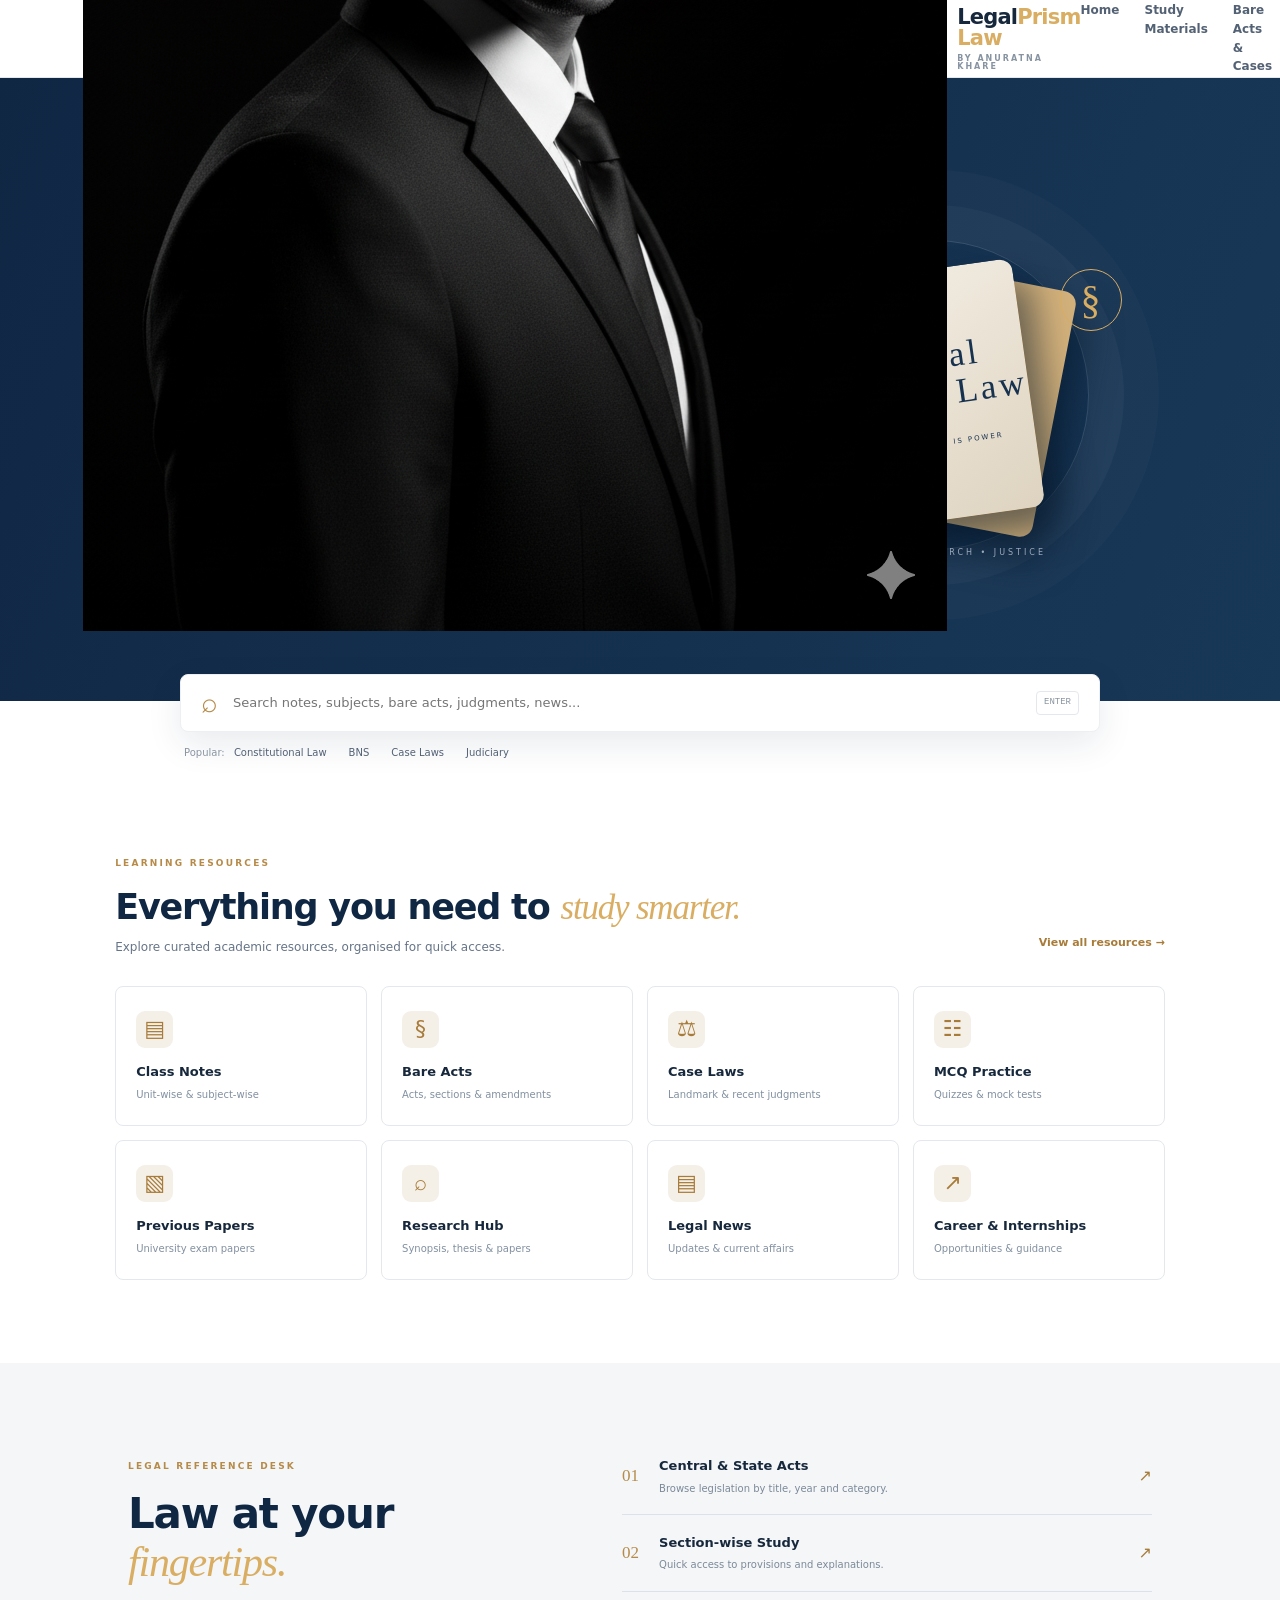
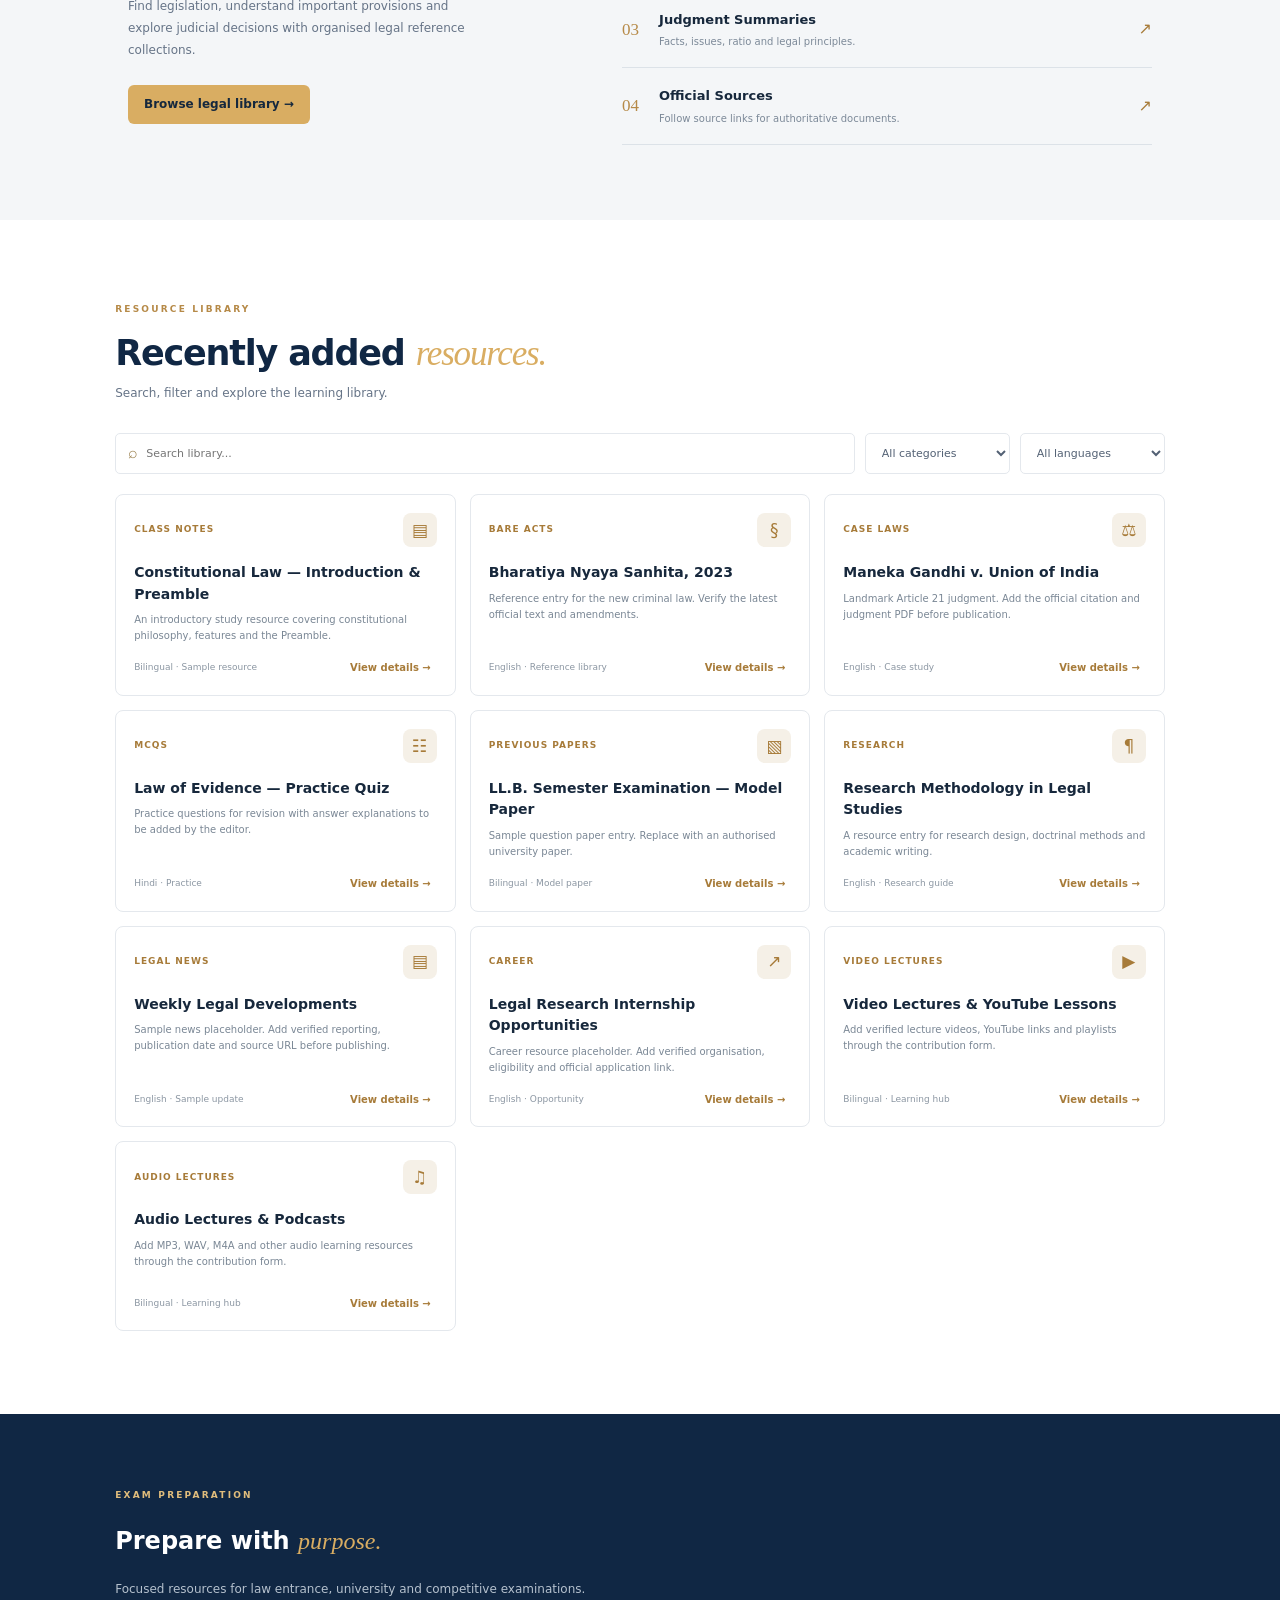
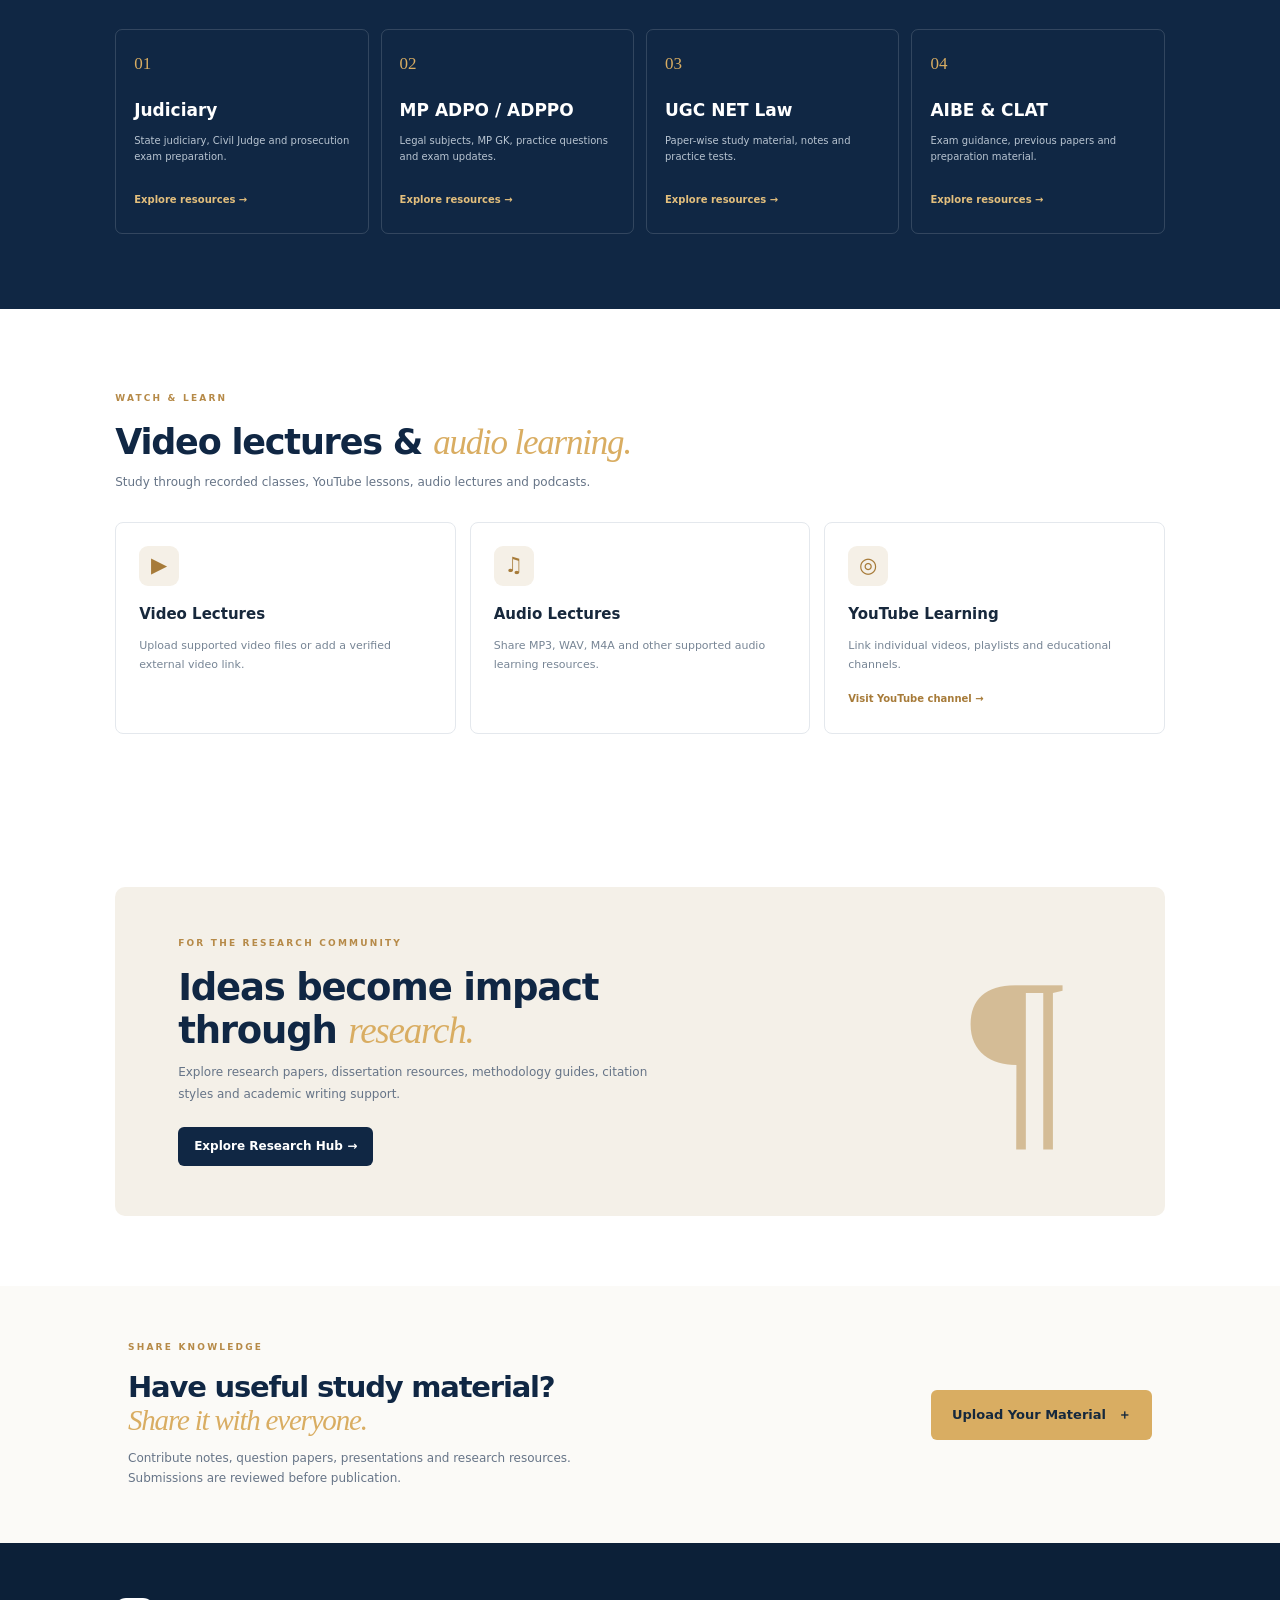
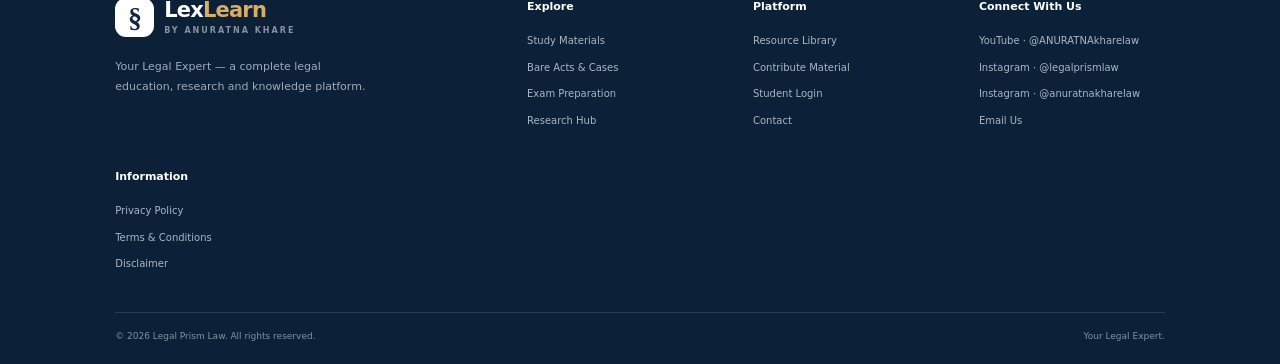
==== commit 988a379b: "Update index.html" ====
--- a/index.html
+++ b/index.html
@@ -9,7 +9,9 @@
 </head>
 <body>
 <header class="topbar">
-  <a class="brand" href="#"><span class="brand-mark">§</span><span>Legal<span class="gold">Prism Law</span><small>BY ANURATNA KHARE</small></span></a>
+  <a class="brand" href="#"><img src="assets/1761743096348.jpg"
+     alt="Legal Prism Law Logo"
+     class="site-logo"><span>Legal<span class="gold">Prism Law</span><small>BY ANURATNA KHARE</small></span></a>
   <button class="menu-toggle" id="menuToggle" aria-label="Toggle menu">☰</button>
   <nav id="mainNav">
     <a href="#home">Home</a><a href="#resources">Study Materials</a><a href="#legal">Bare Acts & Cases</a>
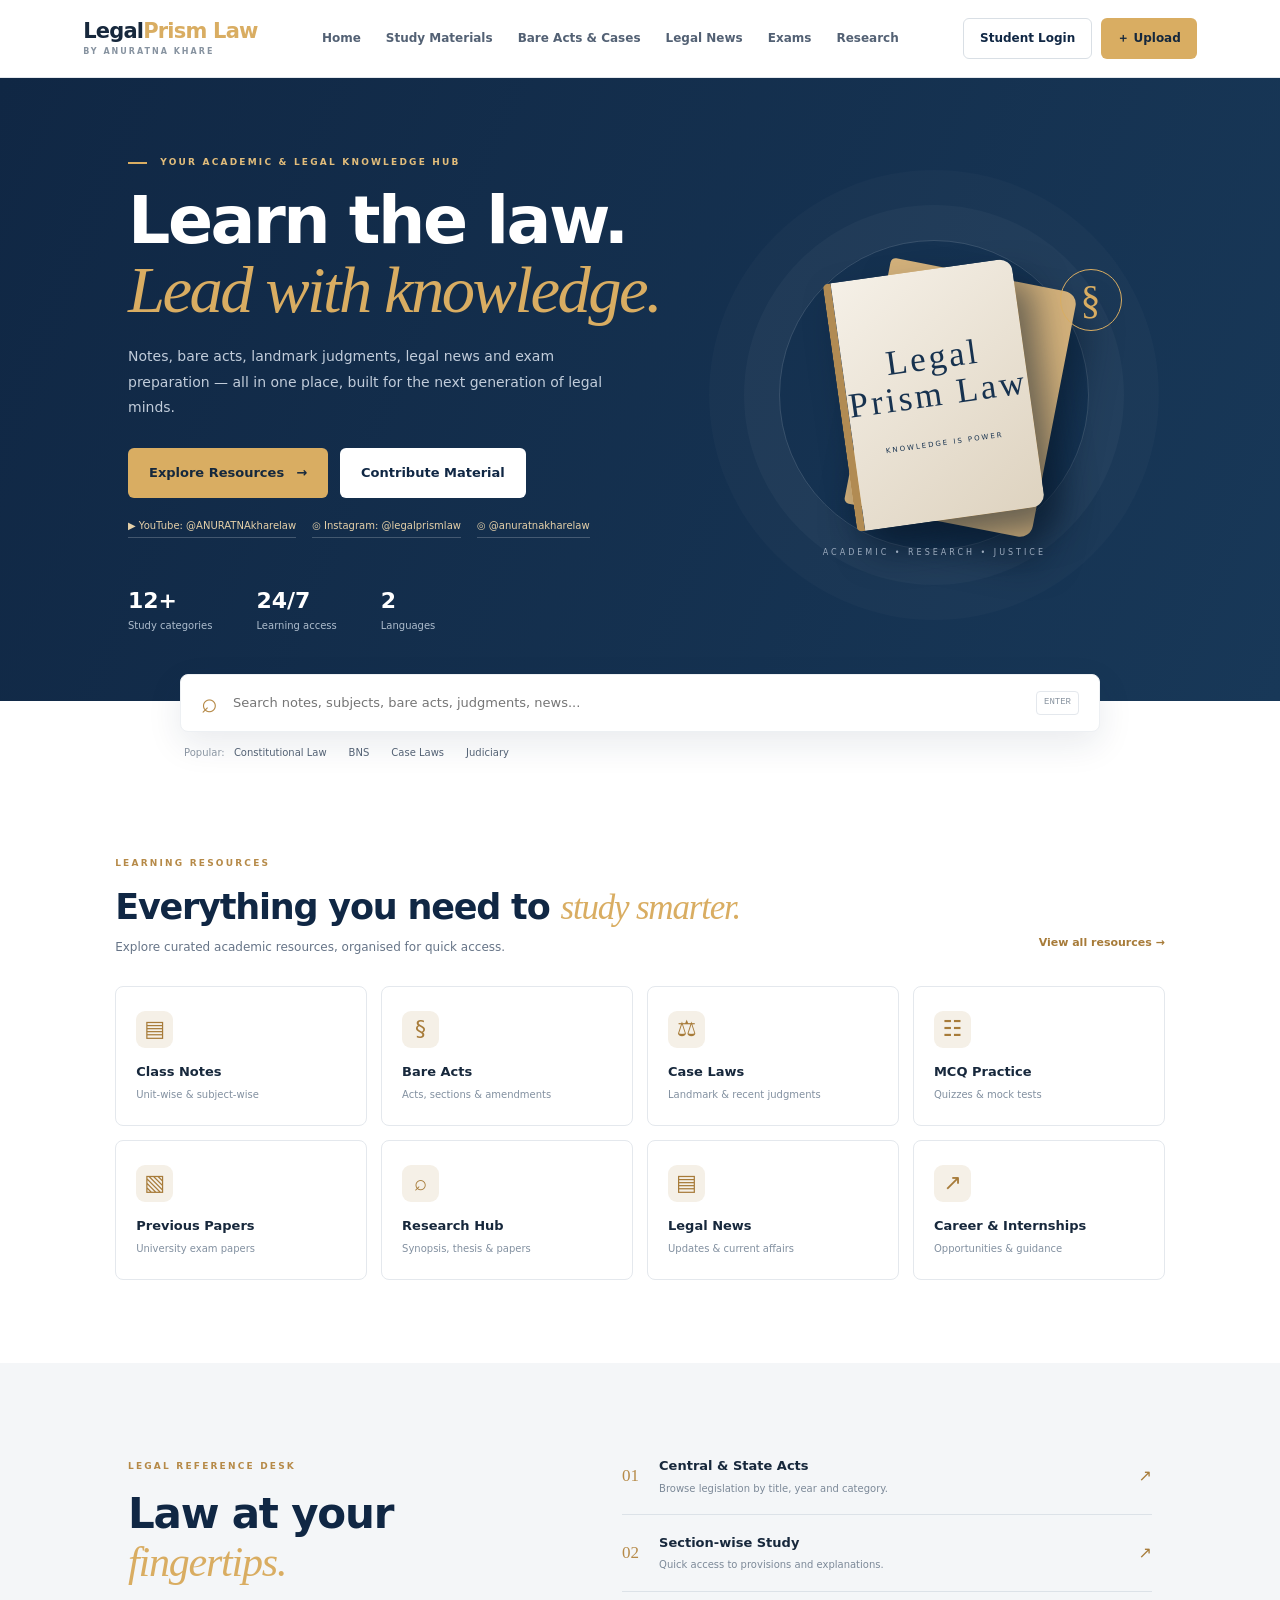
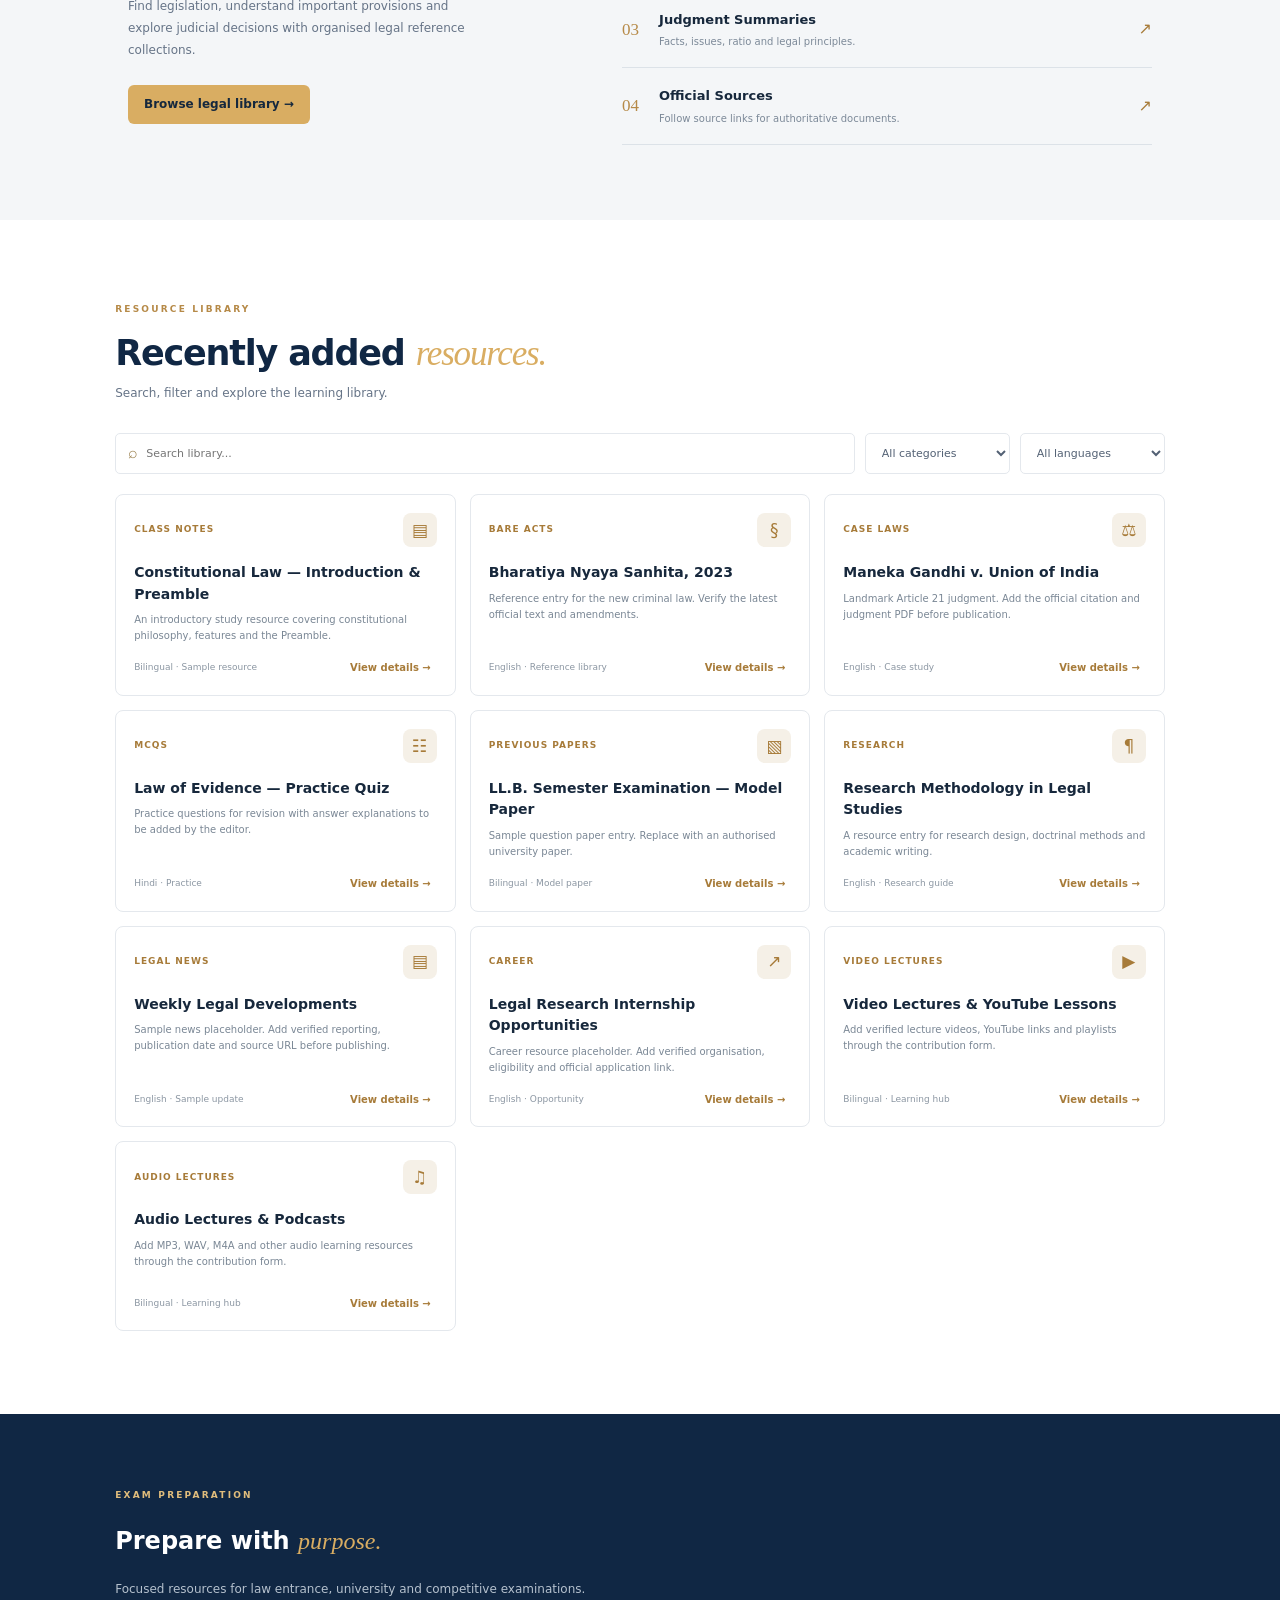
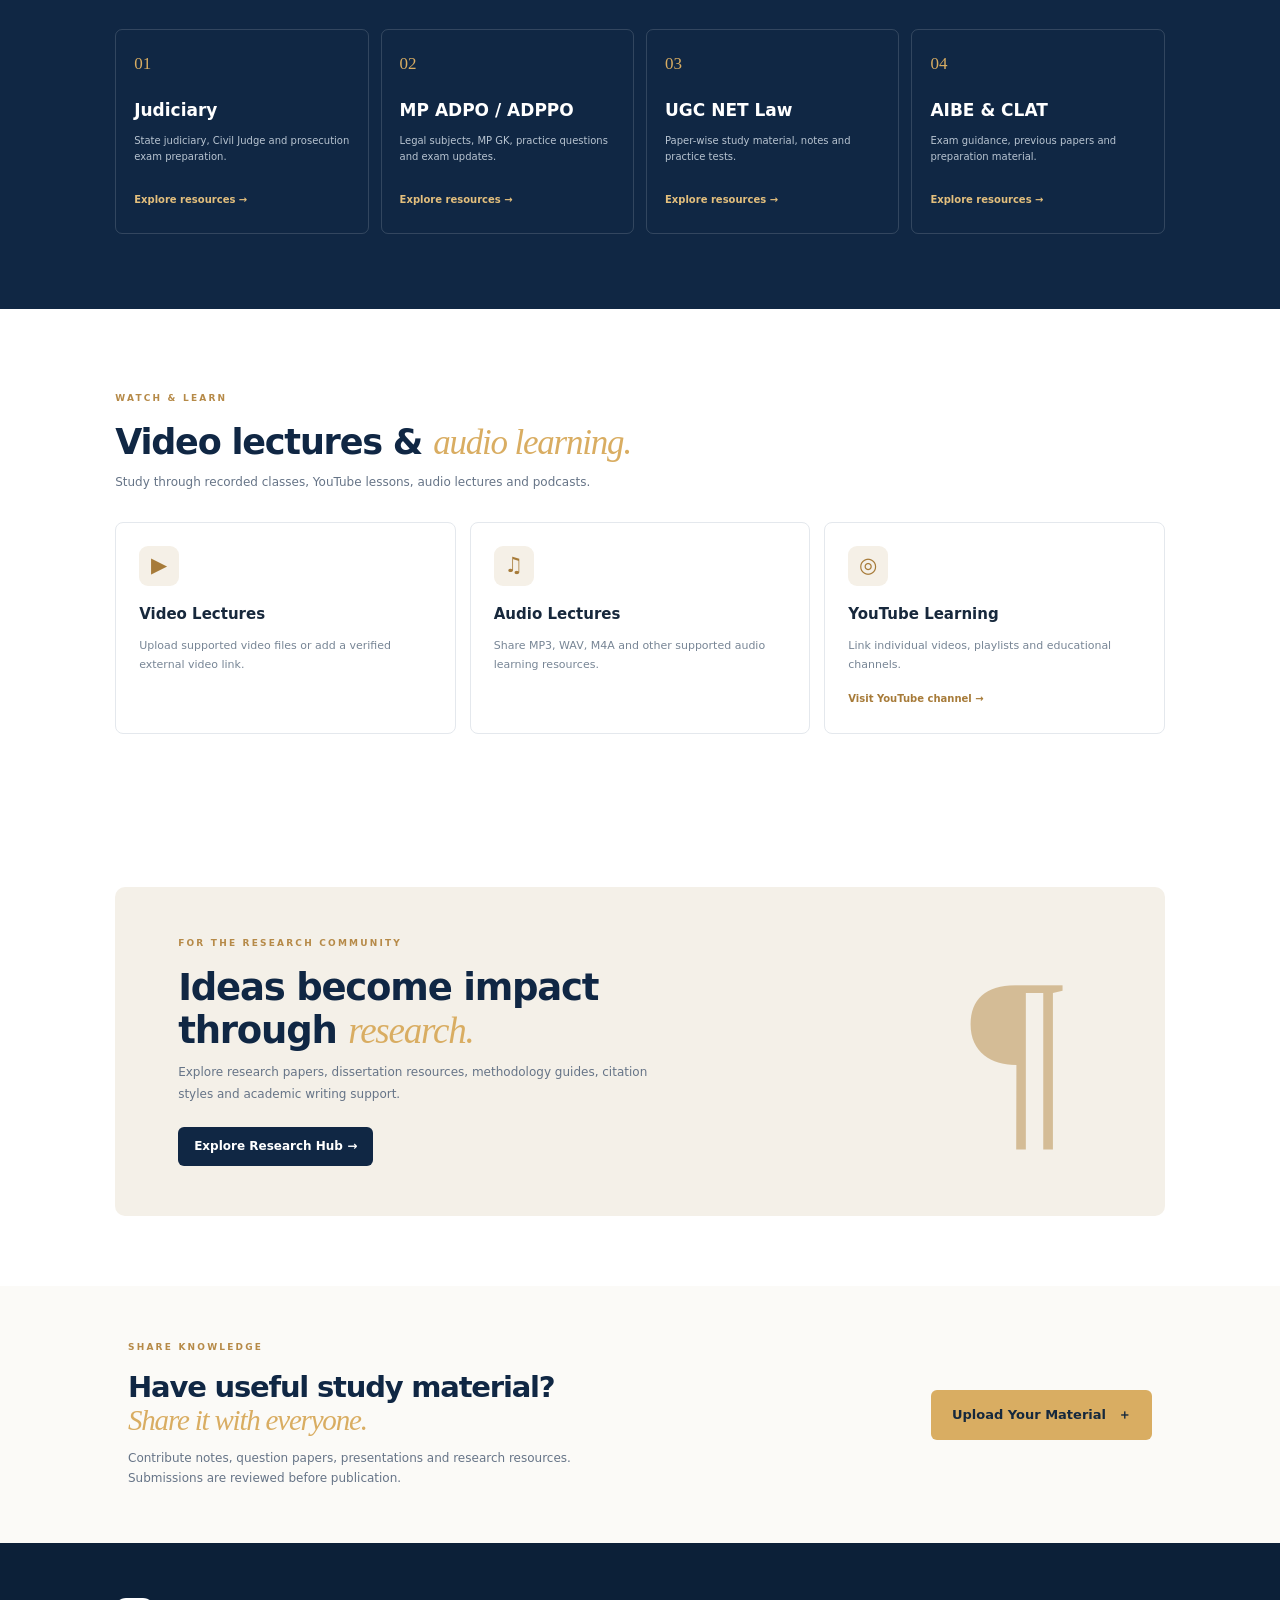
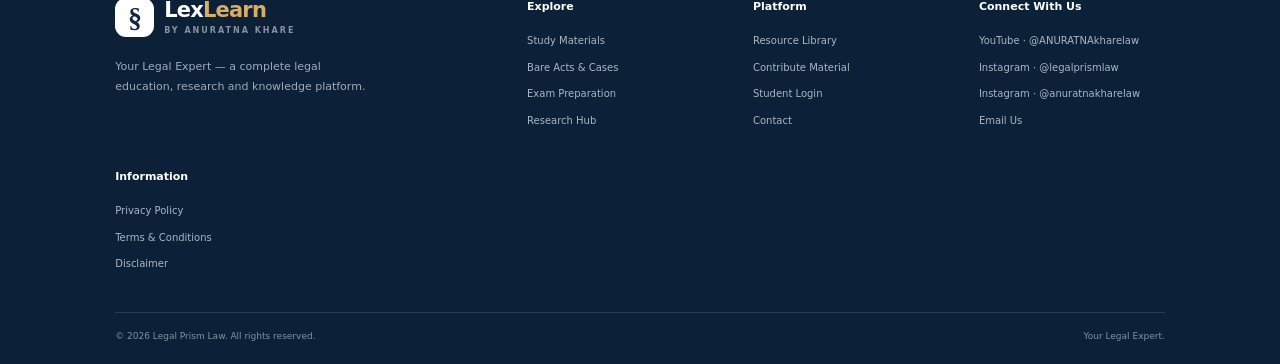
==== commit f6f63d6d: "Update index.html" ====
--- a/index.html
+++ b/index.html
@@ -9,9 +9,7 @@
 </head>
 <body>
 <header class="topbar">
-  <a class="brand" href="#"><img src="assets/1761743096348.jpg"
-     alt="Legal Prism Law Logo"
-     class="site-logo"><span>Legal<span class="gold">Prism Law</span><small>BY ANURATNA KHARE</small></span></a>
+  <a class="brand" href="#"><span>Legal<span class="gold">Prism Law</span><small>BY ANURATNA KHARE</small></span></a>
   <button class="menu-toggle" id="menuToggle" aria-label="Toggle menu">☰</button>
   <nav id="mainNav">
     <a href="#home">Home</a><a href="#resources">Study Materials</a><a href="#legal">Bare Acts & Cases</a>
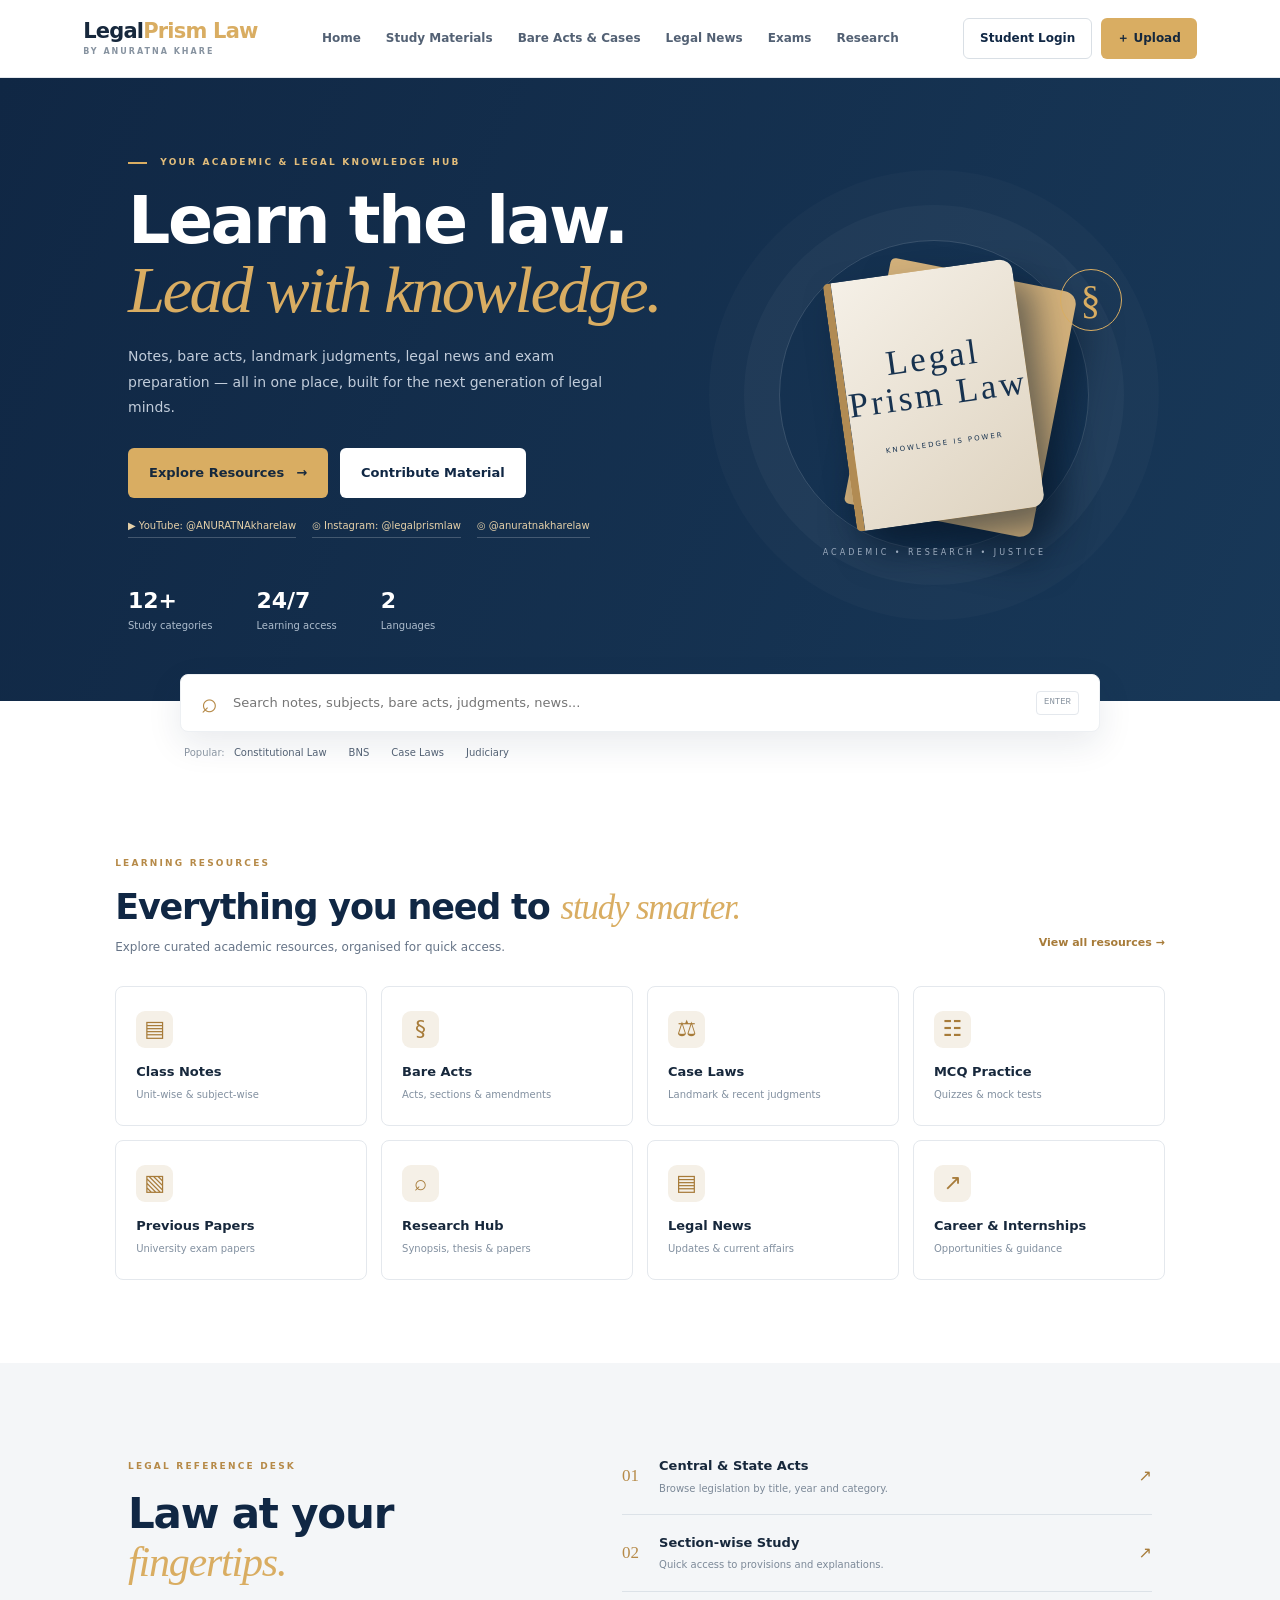
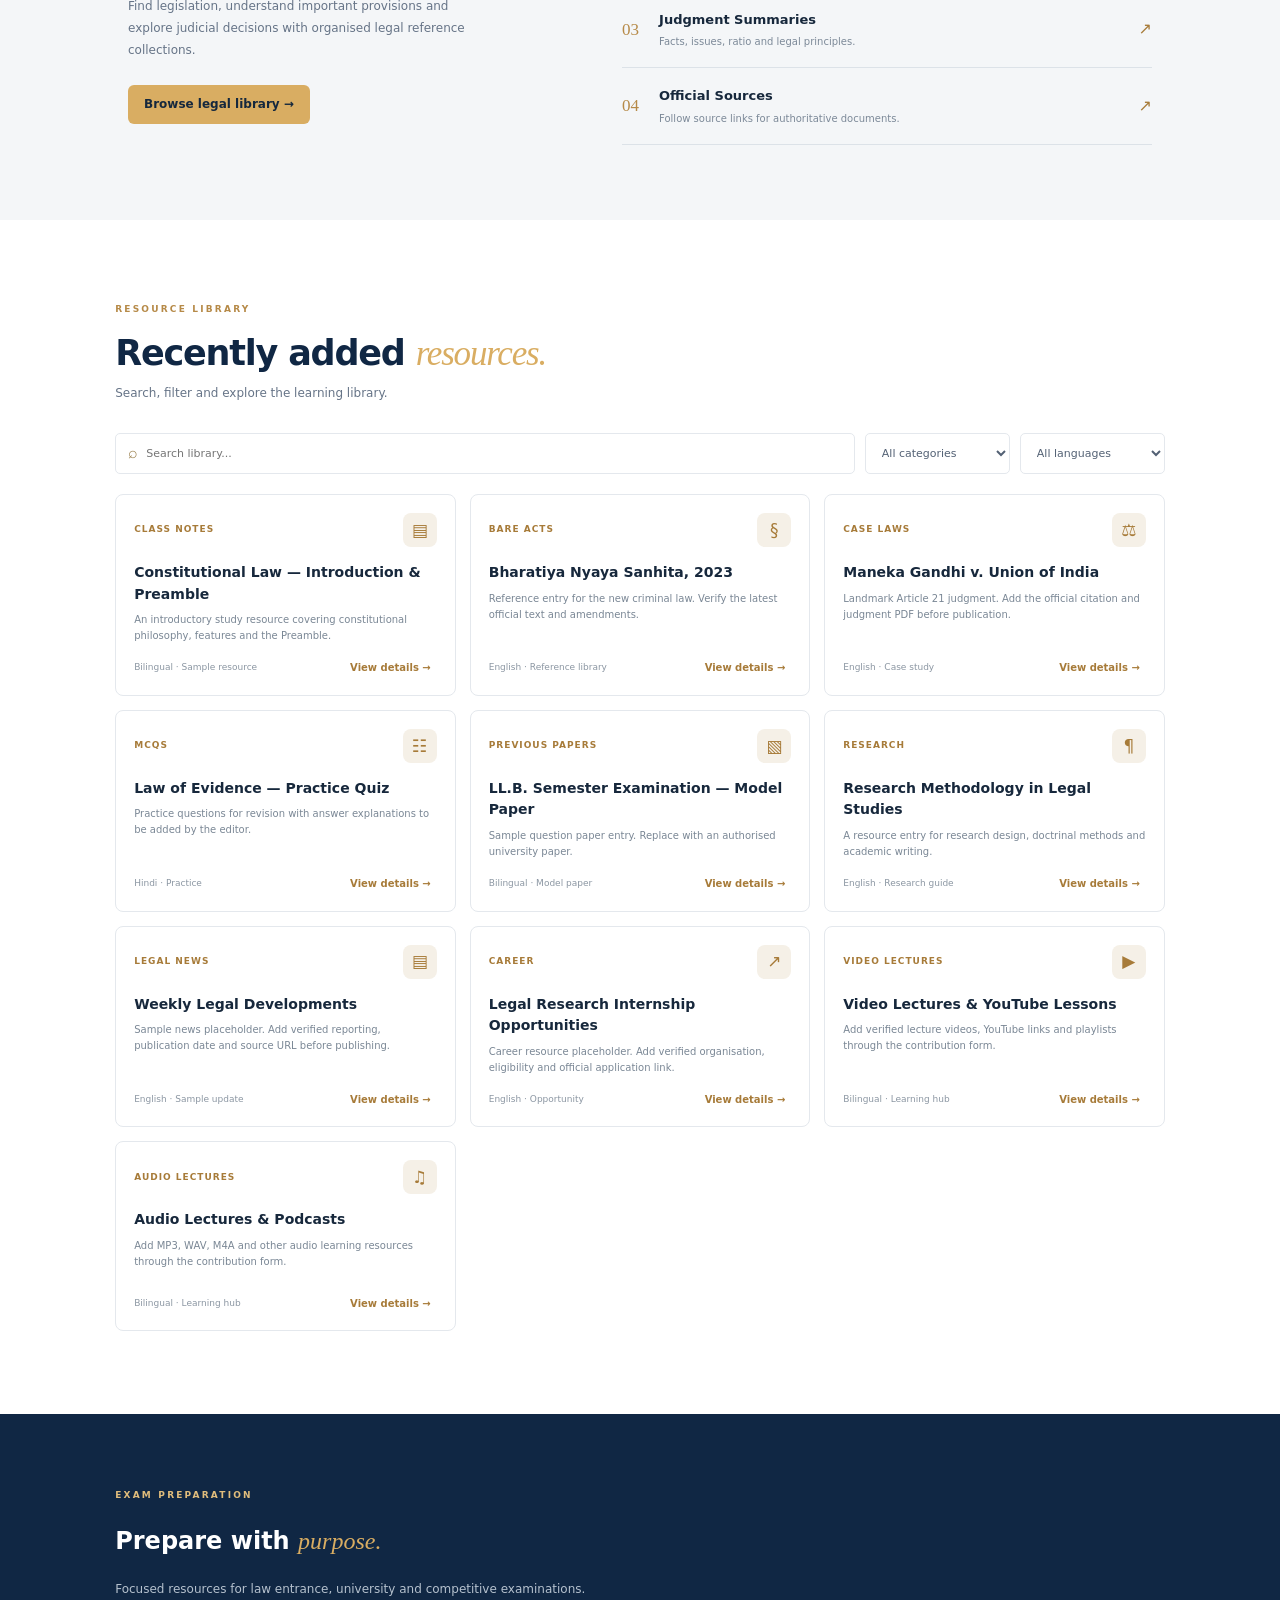
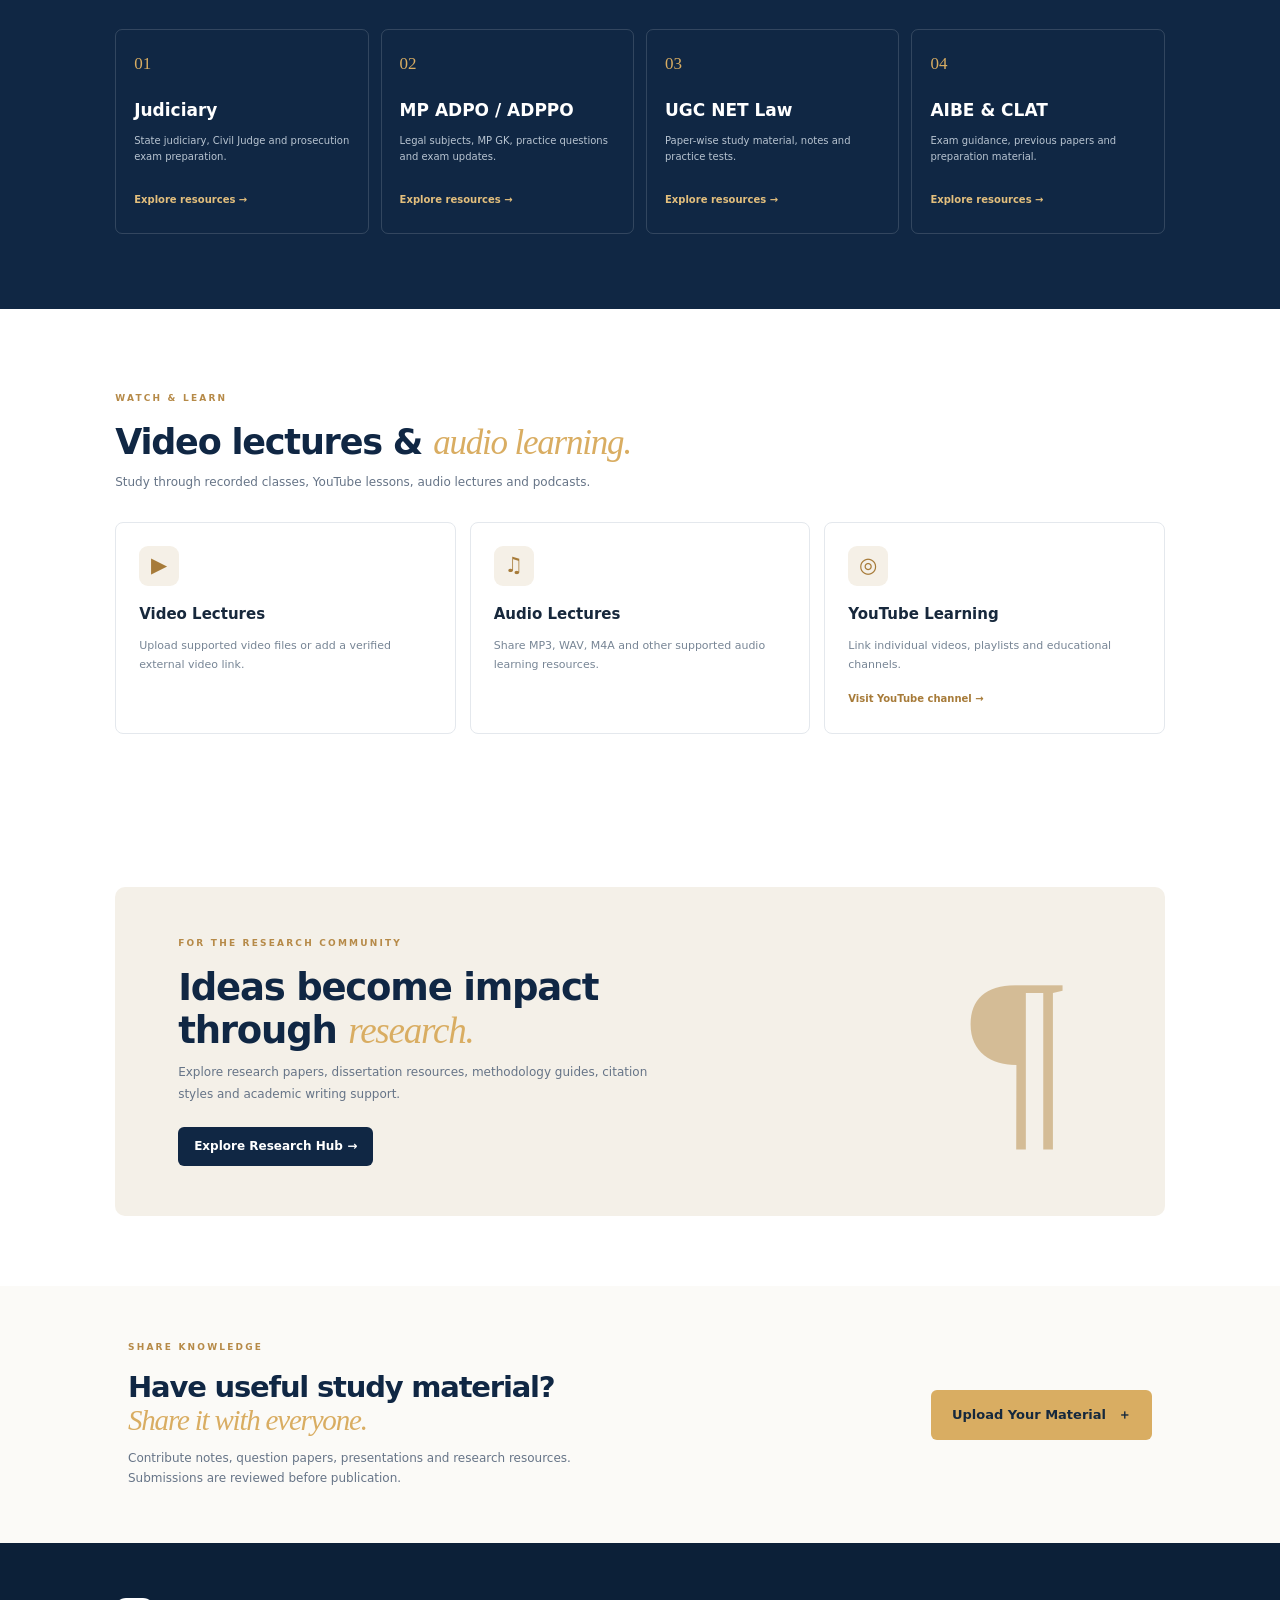
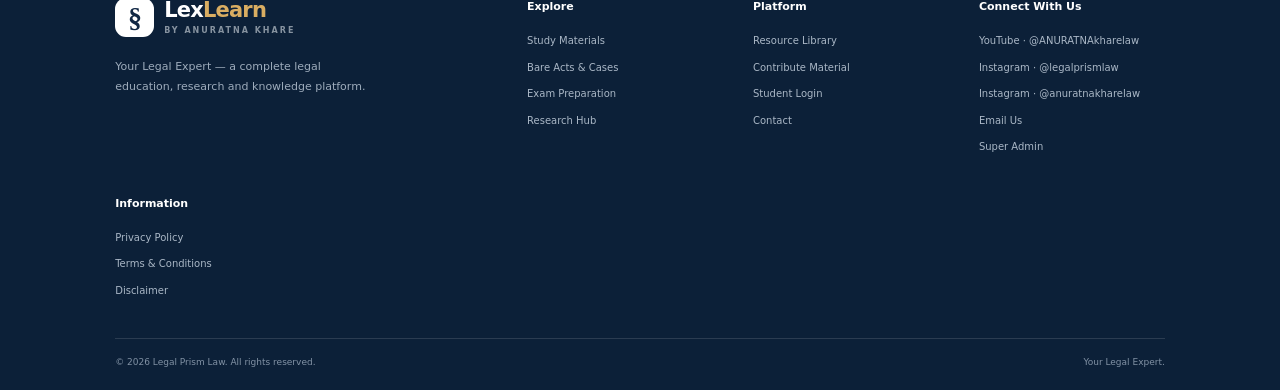
==== commit 44c640f2: "Add files via upload" ====
--- a/index.html
+++ b/index.html
@@ -104,7 +104,7 @@
   <div class="footer-main"><div class="footer-brand"><a class="brand brand-light" href="#"><span class="brand-mark">§</span><span>Lex<span class="gold">Learn</span><small>BY ANURATNA KHARE</small></span></a><p>Your Legal Expert — a complete legal education, research and knowledge platform.</p></div>
   <div><b>Explore</b><a href="#resources">Study Materials</a><a href="#legal">Bare Acts & Cases</a><a href="#exams">Exam Preparation</a><a href="#research">Research Hub</a></div>
   <div><b>Platform</b><a href="#allResources">Resource Library</a><a href="#" id="footerUpload">Contribute Material</a><a href="#" id="footerLogin">Student Login</a><a href="mailto:hello@example.com">Contact</a></div>
-  <div><b>Connect With Us</b><a href="https://www.youtube.com/@ANURATNAkharelaw" target="_blank" rel="noopener">YouTube · @ANURATNAkharelaw</a><a href="https://www.instagram.com/legalprismlaw/" target="_blank" rel="noopener">Instagram · @legalprismlaw</a><a href="https://www.instagram.com/anuratnakharelaw/" target="_blank" rel="noopener">Instagram · @anuratnakharelaw</a><a href="mailto:hello@example.com">Email Us</a></div><div><b>Information</b><a href="privacy.html">Privacy Policy</a><a href="terms.html">Terms & Conditions</a><a href="disclaimer.html">Disclaimer</a></div></div>
+  <div><b>Connect With Us</b><a href="https://www.youtube.com/@ANURATNAkharelaw" target="_blank" rel="noopener">YouTube · @ANURATNAkharelaw</a><a href="https://www.instagram.com/legalprismlaw/" target="_blank" rel="noopener">Instagram · @legalprismlaw</a><a href="https://www.instagram.com/anuratnakharelaw/" target="_blank" rel="noopener">Instagram · @anuratnakharelaw</a><a href="mailto:hello@example.com">Email Us</a><a href="admin.html">Super Admin</a></div><div><b>Information</b><a href="privacy.html">Privacy Policy</a><a href="terms.html">Terms & Conditions</a><a href="disclaimer.html">Disclaimer</a></div></div>
   <div class="footer-bottom"><span>© <span id="year"></span> Legal Prism Law. All rights reserved.</span><span>Your Legal Expert.</span></div>
 </footer>
 
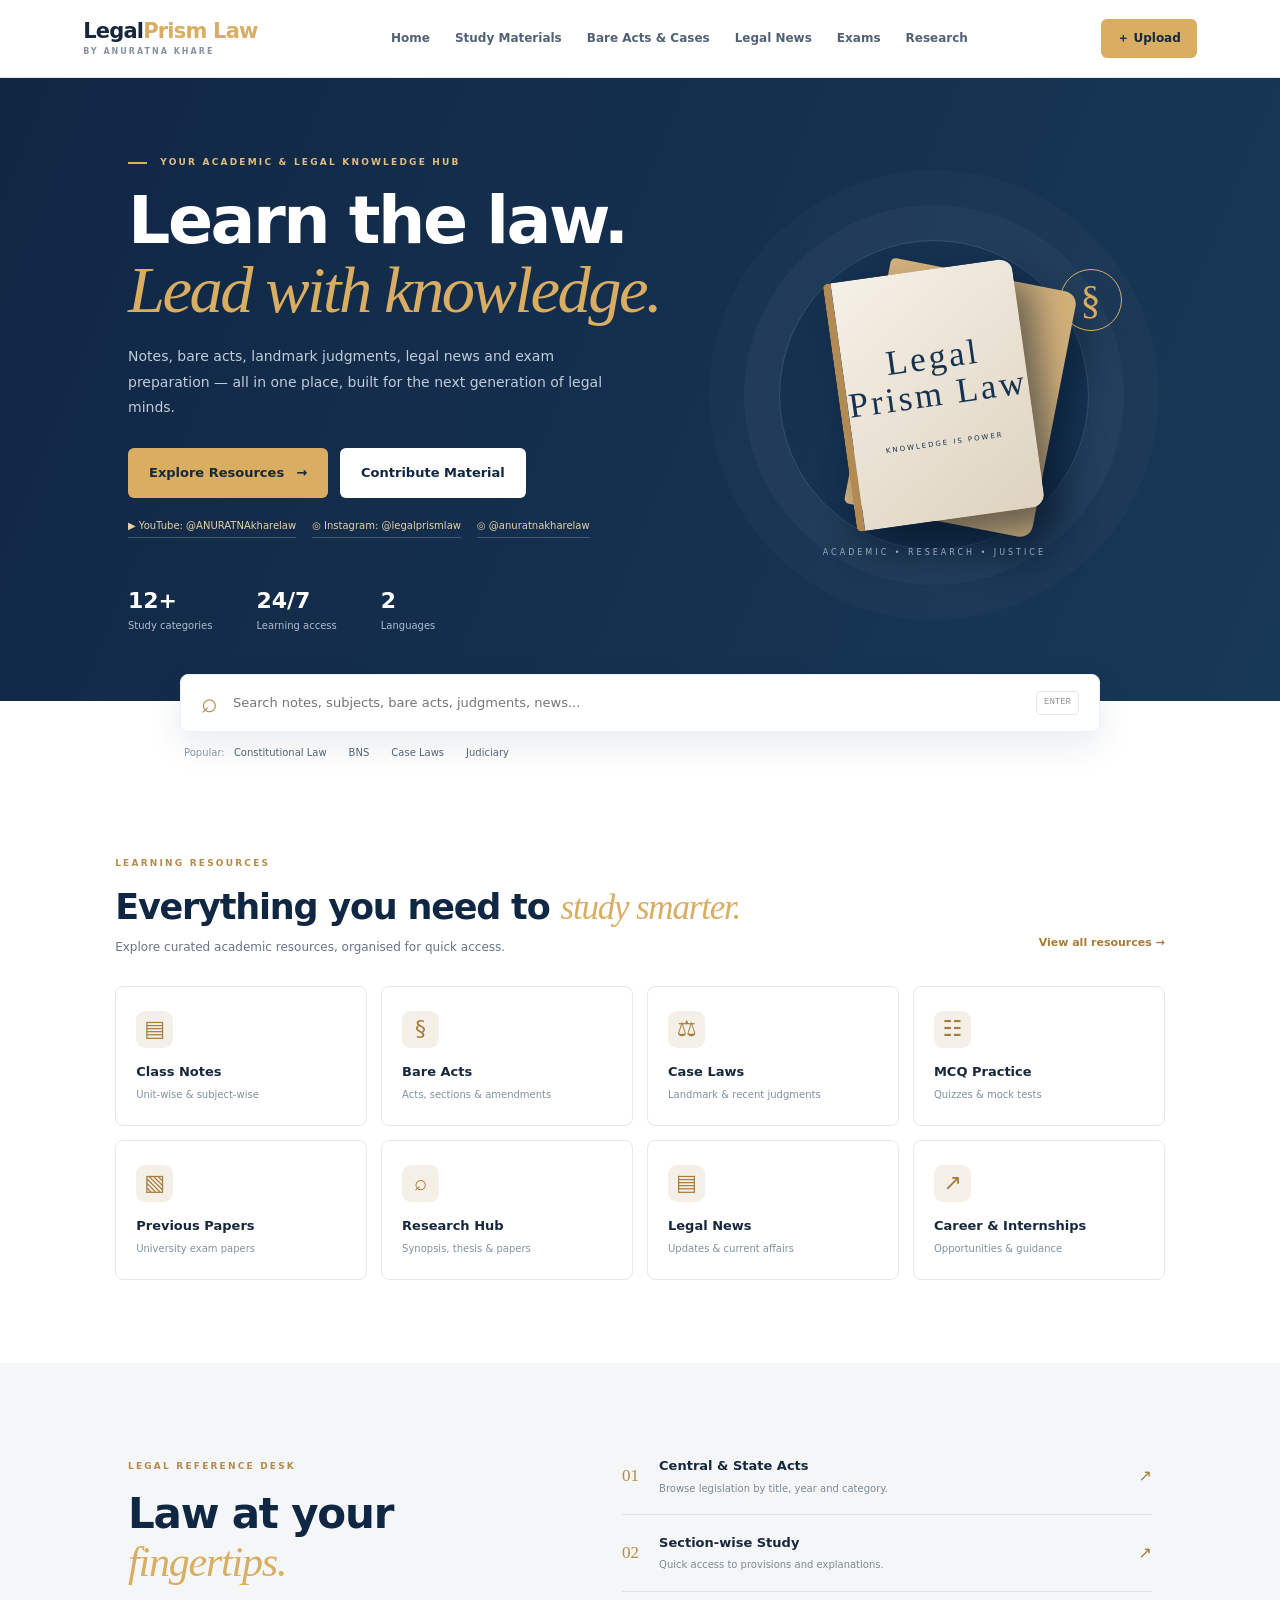
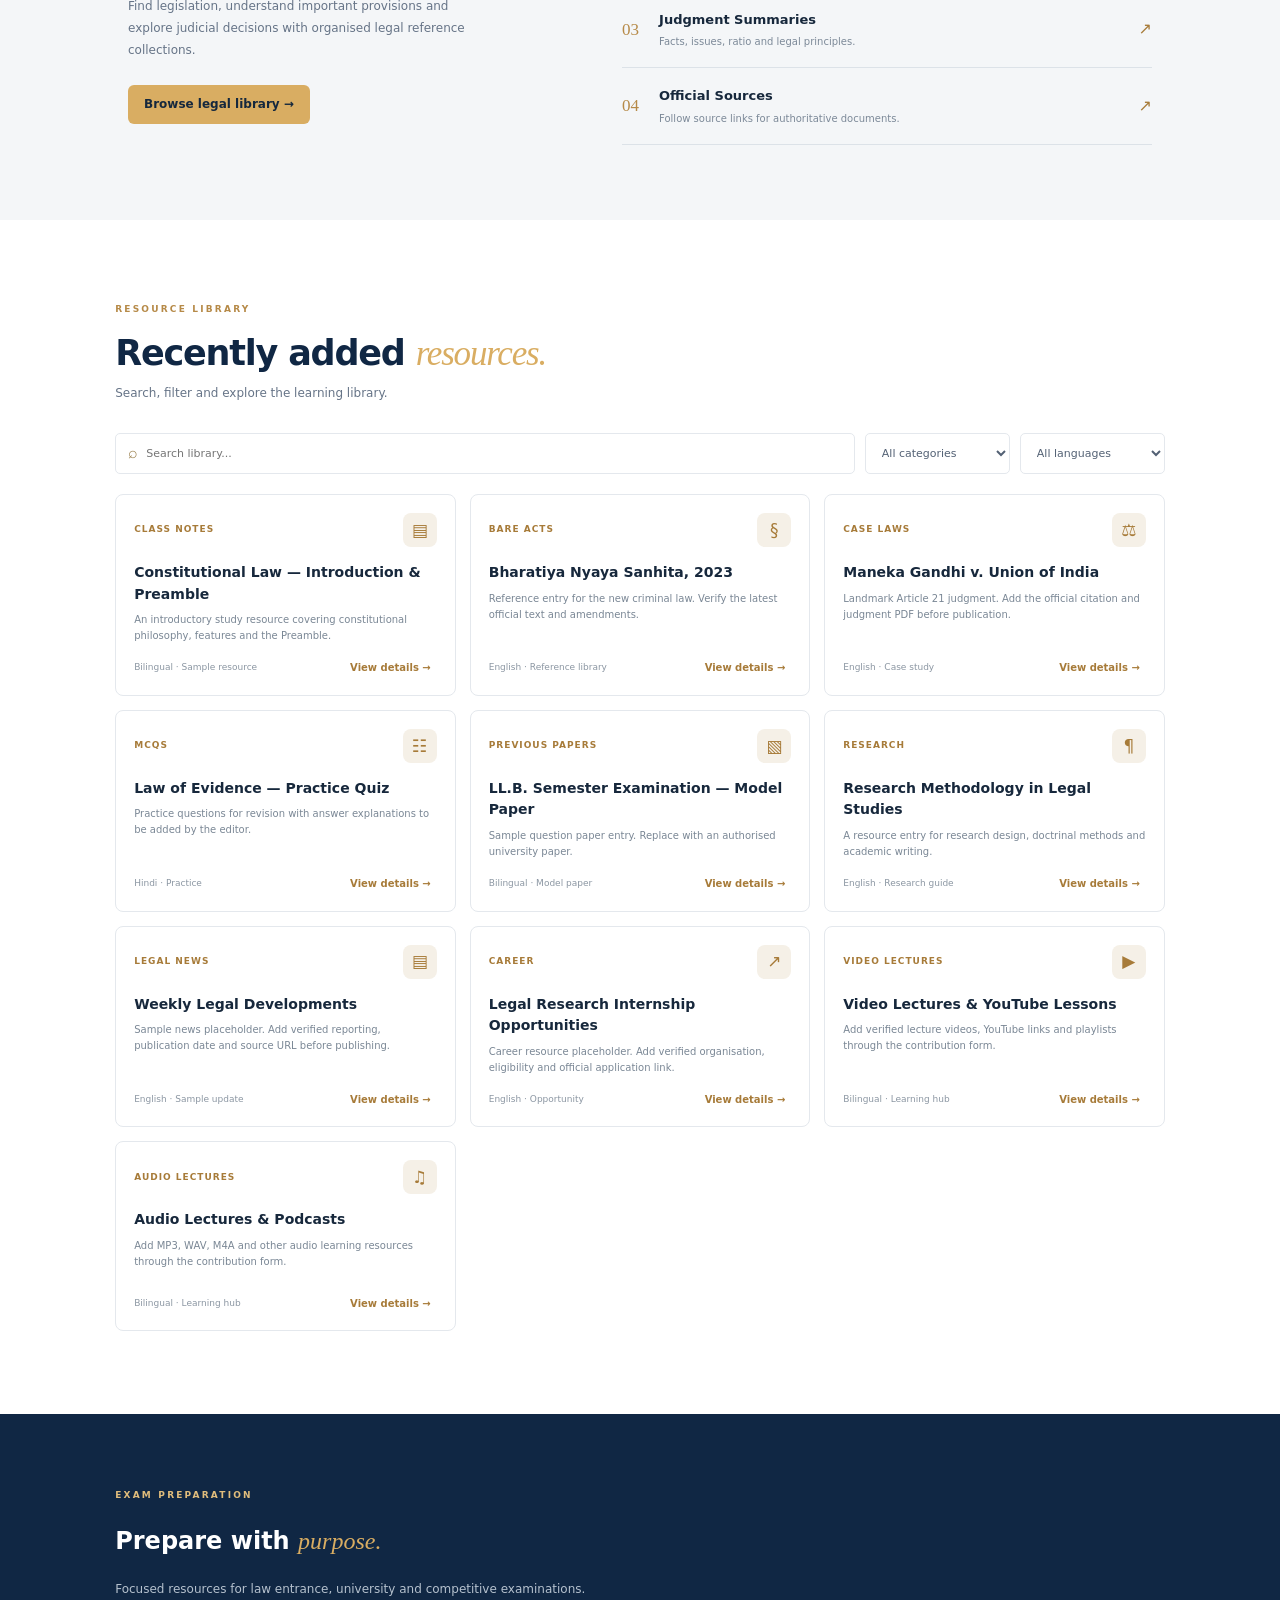
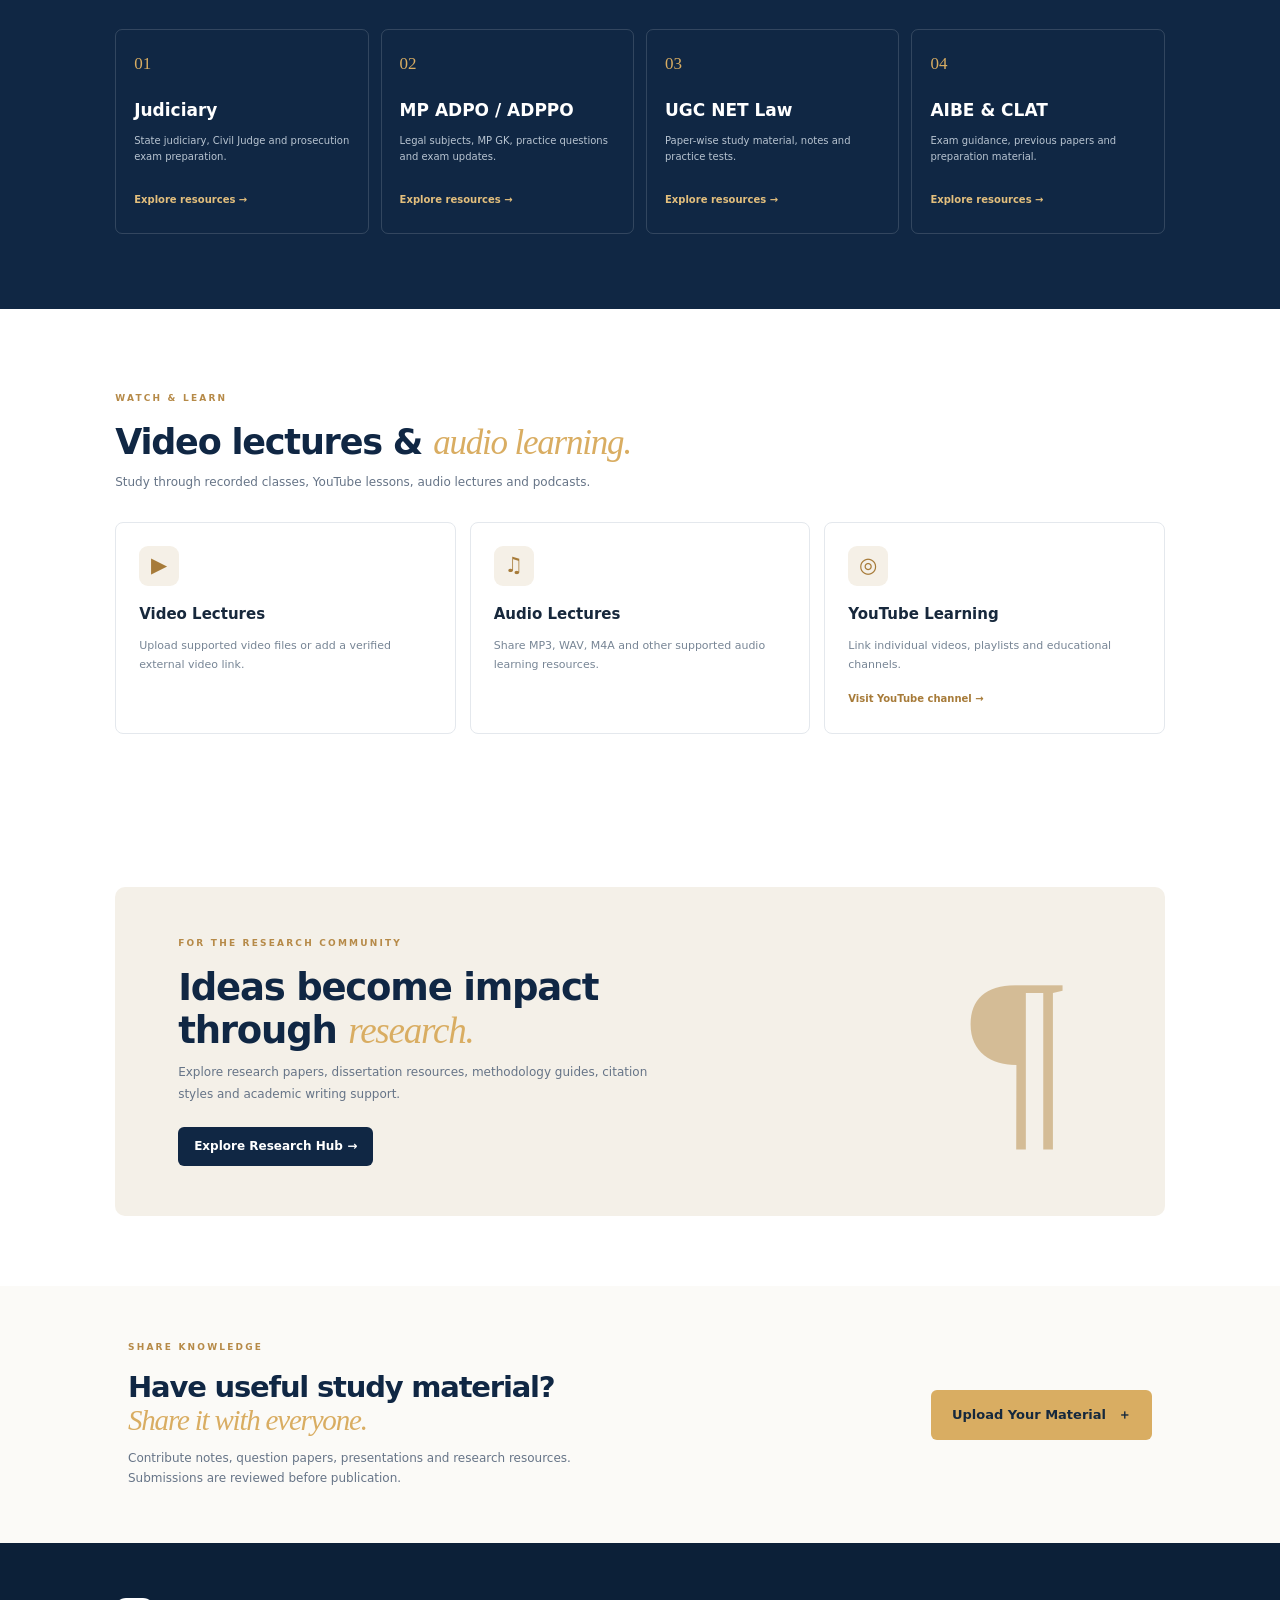
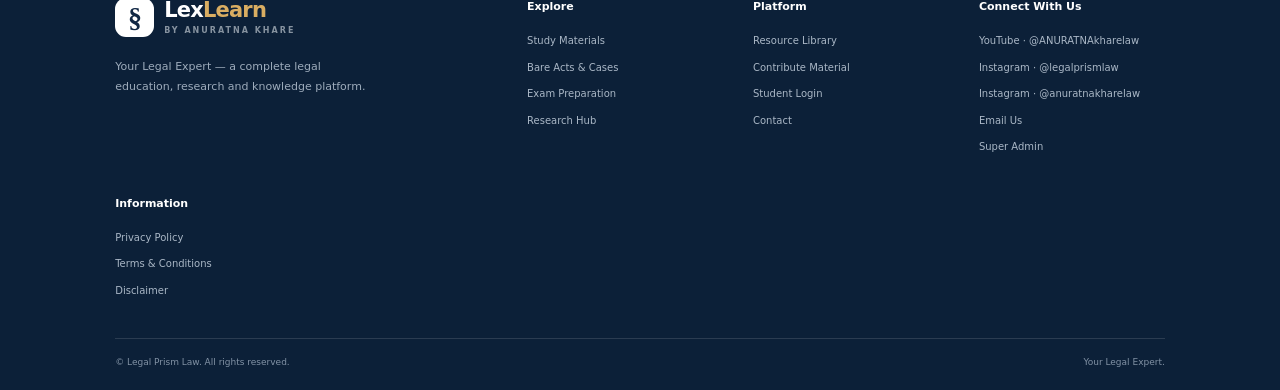
==== commit 7258961a: "Remove Student Login button from top actions" ====
--- a/index.html
+++ b/index.html
@@ -15,7 +15,7 @@
     <a href="#home">Home</a><a href="#resources">Study Materials</a><a href="#legal">Bare Acts & Cases</a>
     <a href="#news">Legal News</a><a href="#exams">Exams</a><a href="#research">Research</a>
   </nav>
-  <div class="top-actions"><button class="btn btn-outline" id="loginBtn">Student Login</button><button class="btn btn-gold" id="uploadTop">＋ Upload</button></div>
+  <div class="top-actions"><button class="btn btn-gold" id="uploadTop">＋ Upload</button></div>
 </header>
 
 <main>
